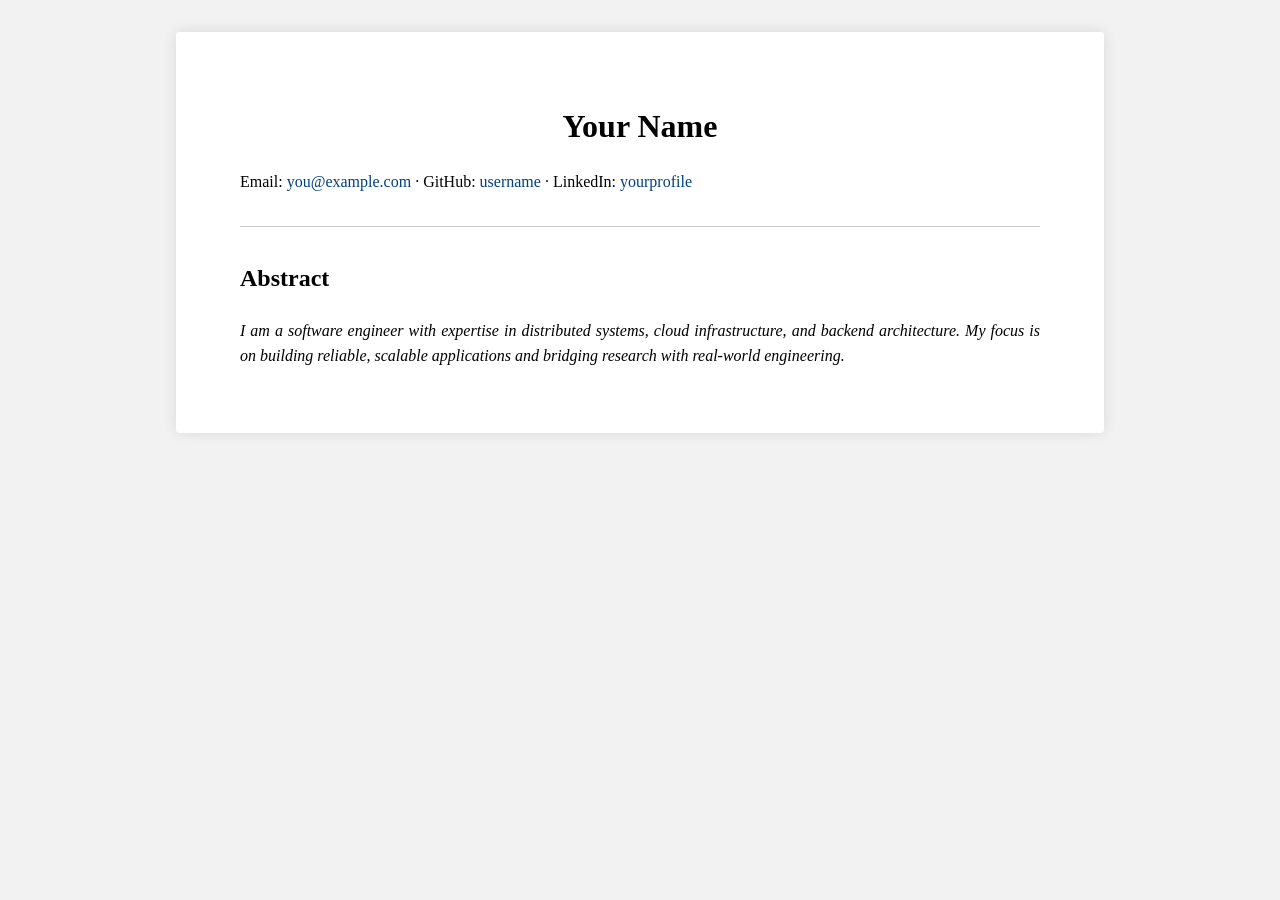
==== index.html @ b4eb6385 "initial commit" ====
<!DOCTYPE html>
<html lang="en">
<head>
  <meta charset="UTF-8">
  <title>Your Name — Homepage</title>
  <style>
    body {
      background: #f2f2f2;
      font-family: 'Merriweather', serif;
      line-height: 1.6;
      margin: 0;
      padding: 2rem;
    }

    .paper {
      max-width: 800px;
      margin: auto;
      background: #fff;
      padding: 3rem 4rem;
      box-shadow: 0 0 15px rgba(0,0,0,0.1);
      border-radius: 4px;
    }

    h1 {
      text-align: center;
      font-family: 'EB Garamond', serif;
      margin-bottom: 0.5rem;
    }

    .author {
      text-align: center;
      font-size: 1rem;
      margin-bottom: 2rem;
    }

    .author a {
      color: #004080;
      text-decoration: none;
    }

    h2 {
      font-family: 'EB Garamond', serif;
      margin-top: 2rem;
    }

    p {
      text-align: justify;
    }

    .abstract {
      font-style: italic;
      margin: 1rem 0;
    }

    hr {
      margin: 2rem 0;
      border: none;
      border-top: 1px solid #ccc;
    }
  </style>
</head>
<body>
  <div class="paper">
    <h1>Your Name</h1>
    <div class="author">
      <p>
        Email: <a href="mailto:you@example.com">you@example.com</a> ·  
        GitHub: <a href="https://github.com/username">username</a> ·  
        LinkedIn: <a href="https://linkedin.com/in/yourprofile">yourprofile</a>
      </p>
    </div>

    <hr>

    <h2>Abstract</h2>
    <p class="abstract">
      I am a software engineer with expertise in distributed systems, cloud
      infrastructure, and backend architecture. My focus is on building reliable,
      scalable applications and bridging research with real-world engineering.
    </p>
  </div>
</body>
</html>
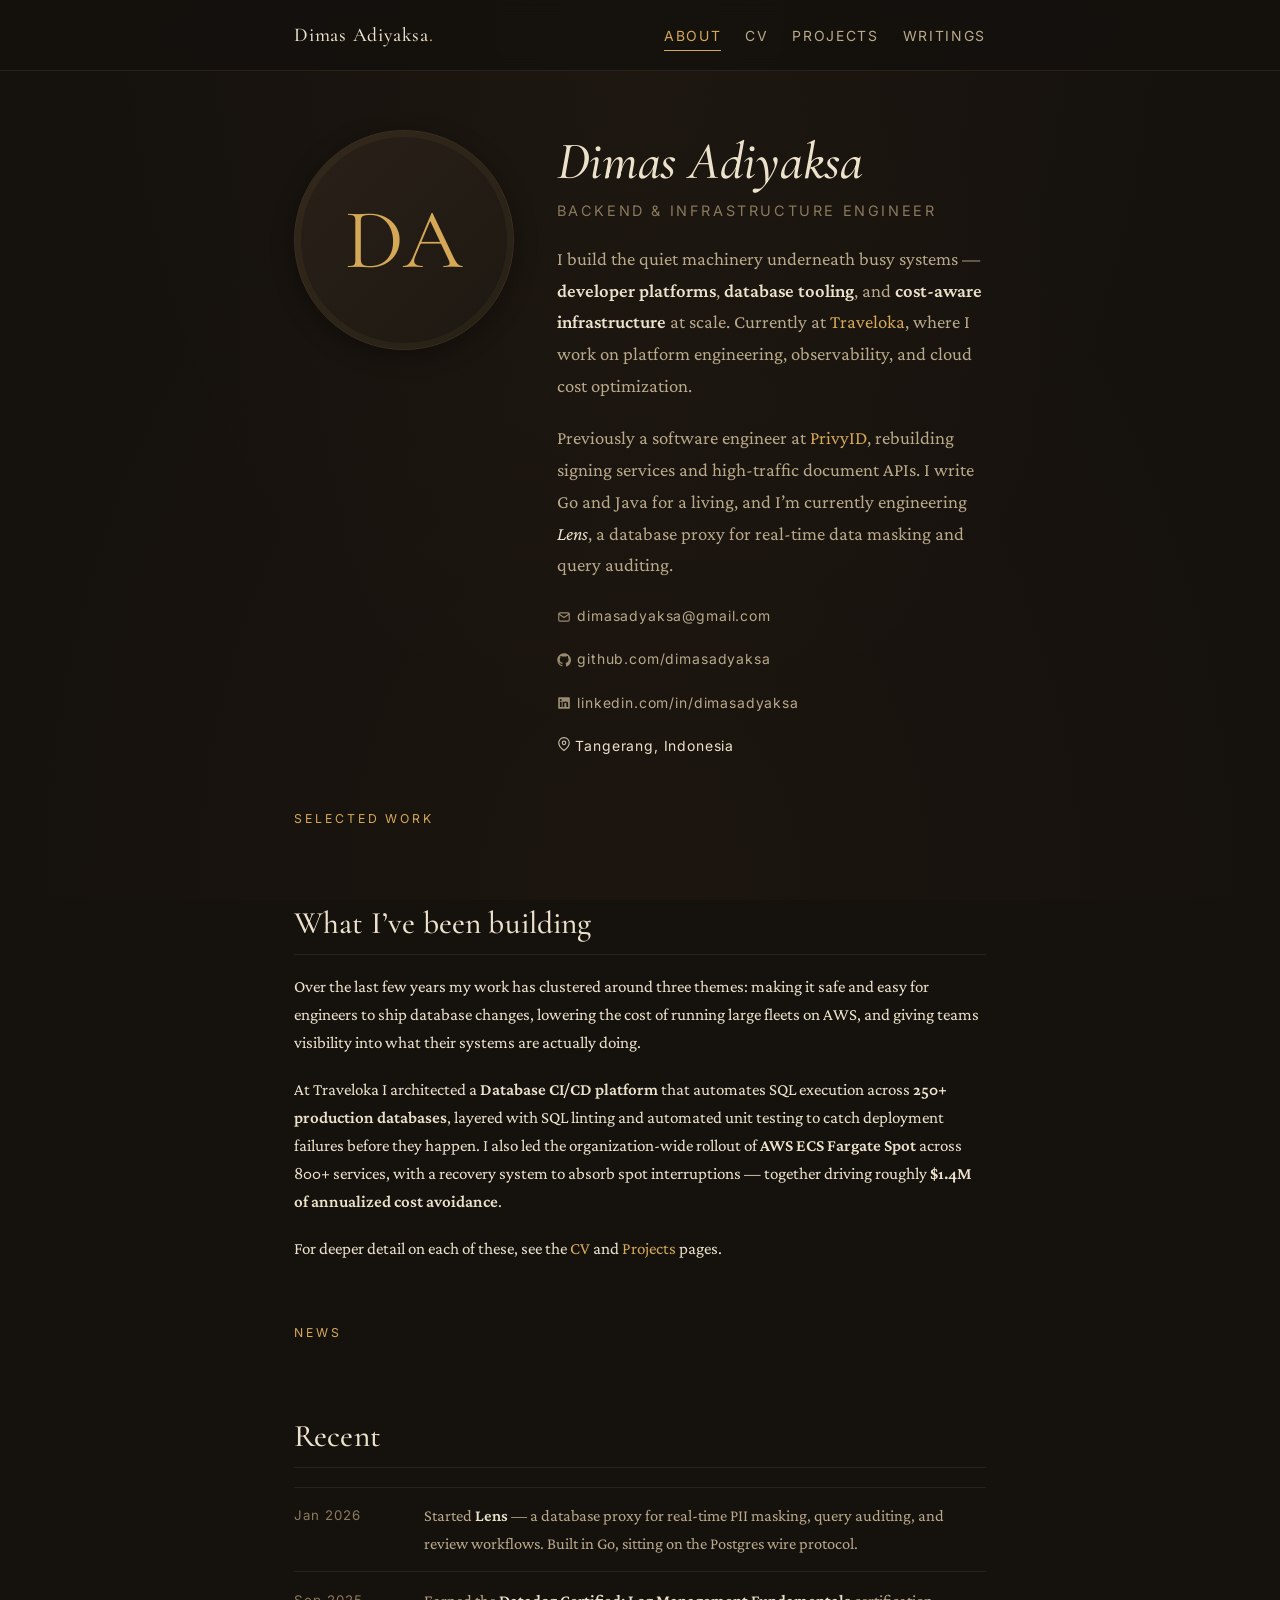
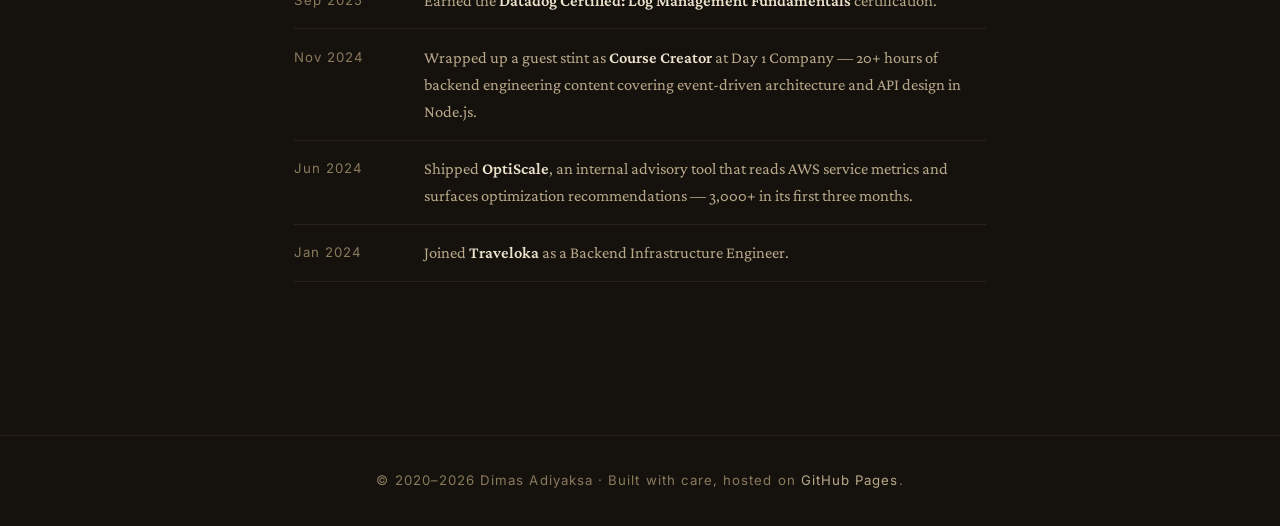
==== commit ab4ddf38: "init" ====
--- a/index.html
+++ b/index.html
@@ -1,84 +1,151 @@
 <!DOCTYPE html>
 <html lang="en">
 <head>
-  <meta charset="UTF-8">
-  <title>Your Name — Homepage</title>
-  <style>
-    body {
-      background: #f2f2f2;
-      font-family: 'Merriweather', serif;
-      line-height: 1.6;
-      margin: 0;
-      padding: 2rem;
-    }
+  <meta charset="UTF-8" />
+  <meta name="viewport" content="width=device-width, initial-scale=1.0" />
+  <title>Dimas Adiyaksa — Backend & Infrastructure Engineer</title>
+  <meta name="description" content="Personal site of Dimas Adiyaksa — backend & infrastructure engineer working on distributed systems, developer platforms, and database tooling." />
+  <meta name="author" content="Dimas Adiyaksa" />
 
-    .paper {
-      max-width: 800px;
-      margin: auto;
-      background: #fff;
-      padding: 3rem 4rem;
-      box-shadow: 0 0 15px rgba(0,0,0,0.1);
-      border-radius: 4px;
-    }
+  <!-- Open Graph -->
+  <meta property="og:title" content="Dimas Adiyaksa" />
+  <meta property="og:description" content="Backend & Infrastructure Engineer — distributed systems, developer platforms, database tooling." />
+  <meta property="og:type" content="website" />
 
-    h1 {
-      text-align: center;
-      font-family: 'EB Garamond', serif;
-      margin-bottom: 0.5rem;
-    }
+  <!-- Fonts -->
+  <link rel="preconnect" href="https://fonts.googleapis.com" />
+  <link rel="preconnect" href="https://fonts.gstatic.com" crossorigin />
+  <link href="https://fonts.googleapis.com/css2?family=Cormorant+Garamond:ital,wght@0,400;0,500;0,600;1,400;1,500&family=Crimson+Pro:ital,wght@0,400;0,500;0,600;1,400&family=Inter:wght@400;500;600&family=JetBrains+Mono:wght@400;500&display=swap" rel="stylesheet" />
 
-    .author {
-      text-align: center;
-      font-size: 1rem;
-      margin-bottom: 2rem;
-    }
-
-    .author a {
-      color: #004080;
-      text-decoration: none;
-    }
-
-    h2 {
-      font-family: 'EB Garamond', serif;
-      margin-top: 2rem;
-    }
-
-    p {
-      text-align: justify;
-    }
-
-    .abstract {
-      font-style: italic;
-      margin: 1rem 0;
-    }
-
-    hr {
-      margin: 2rem 0;
-      border: none;
-      border-top: 1px solid #ccc;
-    }
-  </style>
+  <link rel="stylesheet" href="assets/css/style.css" />
 </head>
 <body>
-  <div class="paper">
-    <h1>Your Name</h1>
-    <div class="author">
-      <p>
-        Email: <a href="mailto:you@example.com">you@example.com</a> ·  
-        GitHub: <a href="https://github.com/username">username</a> ·  
-        LinkedIn: <a href="https://linkedin.com/in/yourprofile">yourprofile</a>
+
+<header class="site-header">
+  <div class="site-header__inner">
+    <a class="site-header__brand" href="index.html">Dimas Adiyaksa<span class="dot">.</span></a>
+    <nav class="site-nav" aria-label="primary">
+      <a href="index.html" class="is-active">About</a>
+      <a href="cv.html">CV</a>
+      <a href="projects.html">Projects</a>
+      <a href="blog.html">Writings</a>
+    </nav>
+  </div>
+</header>
+
+<main>
+
+  <!-- Profile / hero -->
+  <section class="profile">
+    <div class="profile__avatar" aria-hidden="true">DA</div>
+    <div>
+      <h1 class="profile__name">Dimas Adiyaksa</h1>
+      <p class="profile__title">Backend &amp; Infrastructure Engineer</p>
+      <p class="profile__lede">
+        I build the quiet machinery underneath busy systems &mdash; <strong>developer platforms</strong>,
+        <strong>database tooling</strong>, and <strong>cost-aware infrastructure</strong> at scale.
+        Currently at <a href="https://www.traveloka.com" target="_blank" rel="noopener">Traveloka</a>,
+        where I work on platform engineering, observability, and cloud cost optimization.
       </p>
+
+      <p class="profile__lede">
+        Previously a software engineer at <a href="https://privy.id" target="_blank" rel="noopener">PrivyID</a>,
+        rebuilding signing services and high-traffic document APIs. I write Go and Java for a living,
+        and I&rsquo;m currently engineering <em>Lens</em>, a database proxy for real-time data masking
+        and query auditing.
+      </p>
+
+      <div class="profile__contacts">
+        <a href="mailto:dimasadyaksa@gmail.com">
+          <svg viewBox="0 0 24 24" fill="none" stroke="currentColor" stroke-width="2" stroke-linecap="round" stroke-linejoin="round"><rect x="3" y="5" width="18" height="14" rx="2"/><path d="m3 7 9 6 9-6"/></svg>
+          dimasadyaksa@gmail.com
+        </a>
+        <a href="https://github.com/dimasadyaksa" target="_blank" rel="noopener">
+          <svg viewBox="0 0 24 24" fill="currentColor"><path d="M12 .5C5.6.5.5 5.6.5 12c0 5.1 3.3 9.4 7.9 10.9.6.1.8-.3.8-.6v-2c-3.2.7-3.9-1.5-3.9-1.5-.5-1.3-1.3-1.7-1.3-1.7-1.1-.7.1-.7.1-.7 1.2.1 1.8 1.2 1.8 1.2 1 1.8 2.7 1.3 3.4 1 .1-.8.4-1.3.7-1.6-2.6-.3-5.3-1.3-5.3-5.7 0-1.3.4-2.3 1.2-3.1-.1-.3-.5-1.5.1-3.1 0 0 1-.3 3.3 1.2.9-.3 2-.4 3-.4s2.1.1 3 .4c2.3-1.5 3.3-1.2 3.3-1.2.6 1.6.2 2.8.1 3.1.8.8 1.2 1.9 1.2 3.1 0 4.4-2.7 5.4-5.3 5.7.4.4.8 1.1.8 2.2v3.3c0 .3.2.7.8.6 4.6-1.5 7.9-5.8 7.9-10.9C23.5 5.6 18.4.5 12 .5z"/></svg>
+          github.com/dimasadyaksa
+        </a>
+        <a href="https://linkedin.com/in/dimasadyaksa" target="_blank" rel="noopener">
+          <svg viewBox="0 0 24 24" fill="currentColor"><path d="M20.5 2h-17A1.5 1.5 0 0 0 2 3.5v17A1.5 1.5 0 0 0 3.5 22h17a1.5 1.5 0 0 0 1.5-1.5v-17A1.5 1.5 0 0 0 20.5 2zM8 19H5v-9h3v9zM6.5 8.7a1.7 1.7 0 1 1 0-3.4 1.7 1.7 0 0 1 0 3.4zM19 19h-3v-4.7c0-1.1 0-2.6-1.6-2.6S12.6 13 12.6 14.2V19h-3v-9h2.9v1.2h.1c.4-.8 1.4-1.6 2.9-1.6 3.1 0 3.6 2 3.6 4.7V19z"/></svg>
+          linkedin.com/in/dimasadyaksa
+        </a>
+        <span>
+          <svg viewBox="0 0 24 24" fill="none" stroke="currentColor" stroke-width="2" stroke-linecap="round" stroke-linejoin="round"><path d="M21 10c0 7-9 13-9 13s-9-6-9-13a9 9 0 0 1 18 0z"/><circle cx="12" cy="10" r="3"/></svg>
+          Tangerang, Indonesia
+        </span>
+      </div>
     </div>
+  </section>
 
-    <hr>
+  <!-- Selected work -->
+  <section class="section">
+    <p class="eyebrow">Selected work</p>
+    <h2>What I&rsquo;ve been building</h2>
+    <p>
+      Over the last few years my work has clustered around three themes: making it safe and easy
+      for engineers to ship database changes, lowering the cost of running large fleets on AWS,
+      and giving teams visibility into what their systems are actually doing.
+    </p>
+    <p>
+      At Traveloka I architected a <strong>Database CI/CD platform</strong> that automates SQL execution
+      across <strong>250+ production databases</strong>, layered with SQL linting and automated unit testing
+      to catch deployment failures before they happen. I also led the organization-wide rollout of
+      <strong>AWS ECS Fargate Spot</strong> across 800+ services, with a recovery system to absorb spot
+      interruptions &mdash; together driving roughly <strong>$1.4M of annualized cost avoidance</strong>.
+    </p>
+    <p>
+      For deeper detail on each of these, see the <a href="cv.html">CV</a> and
+      <a href="projects.html">Projects</a> pages.
+    </p>
+  </section>
 
-    <h2>Abstract</h2>
-    <p class="abstract">
-      I am a software engineer with expertise in distributed systems, cloud
-      infrastructure, and backend architecture. My focus is on building reliable,
-      scalable applications and bridging research with real-world engineering.
-    </p>
-  </div>
+  <!-- News -->
+  <section class="section">
+    <p class="eyebrow">News</p>
+    <h2>Recent</h2>
+    <ul class="news">
+      <li>
+        <time datetime="2026-01">Jan 2026</time>
+        <div class="news__body">
+          Started <strong>Lens</strong> &mdash; a database proxy for real-time PII masking,
+          query auditing, and review workflows. Built in Go, sitting on the Postgres wire protocol.
+        </div>
+      </li>
+      <li>
+        <time datetime="2025-09">Sep 2025</time>
+        <div class="news__body">
+          Earned the <strong>Datadog Certified: Log Management Fundamentals</strong> certification.
+        </div>
+      </li>
+      <li>
+        <time datetime="2024-11">Nov 2024</time>
+        <div class="news__body">
+          Wrapped up a guest stint as <strong>Course Creator</strong> at Day 1 Company &mdash;
+          20+ hours of backend engineering content covering event-driven architecture and
+          API design in Node.js.
+        </div>
+      </li>
+      <li>
+        <time datetime="2024-06">Jun 2024</time>
+        <div class="news__body">
+          Shipped <strong>OptiScale</strong>, an internal advisory tool that reads AWS service metrics
+          and surfaces optimization recommendations &mdash; 3,000+ in its first three months.
+        </div>
+      </li>
+      <li>
+        <time datetime="2024-01">Jan 2024</time>
+        <div class="news__body">
+          Joined <strong>Traveloka</strong> as a Backend Infrastructure Engineer.
+        </div>
+      </li>
+    </ul>
+  </section>
+
+</main>
+
+<footer class="site-footer">
+  &copy; 2020&ndash;2026 Dimas Adiyaksa &middot;
+  Built with care, hosted on <a href="https://pages.github.com/" target="_blank" rel="noopener">GitHub Pages</a>.
+</footer>
+
 </body>
 </html>
-
--- a/assets/css/style.css
+++ b/assets/css/style.css
@@ -0,0 +1,517 @@
+/* ============================================================
+   Dimas Adiyaksa — personal site
+   Dark academia palette, al-folio inspired layout
+   ============================================================ */
+
+:root {
+  /* Palette — dark academia */
+  --bg:            #15110d;   /* deepest base */
+  --bg-elev:       #1d1812;   /* card / elevated surface */
+  --bg-soft:       #241d16;   /* subtle stripe / blockquote */
+  --border:        #3a2e23;   /* hairline divider */
+  --border-soft:   #2a2118;
+  --ink:           #ece2cc;   /* primary text — parchment */
+  --ink-muted:     #b9a98a;   /* secondary text */
+  --ink-faint:     #8a7a5d;   /* metadata, dates */
+  --accent:        #d4a857;   /* warm gold/brass */
+  --accent-soft:   #b08940;
+  --accent-fade:   rgba(212, 168, 87, 0.12);
+  --danger:        #c97a5a;
+
+  /* Typography */
+  --font-serif: 'Cormorant Garamond', 'EB Garamond', 'Times New Roman', Georgia, serif;
+  --font-body:  'Crimson Pro', 'EB Garamond', Georgia, 'Times New Roman', serif;
+  --font-sans:  'Inter', -apple-system, BlinkMacSystemFont, 'Helvetica Neue', sans-serif;
+  --font-mono:  'JetBrains Mono', 'Source Code Pro', Menlo, Consolas, monospace;
+
+  /* Spacing & layout */
+  --column:       760px;
+  --gutter:       2rem;
+  --radius:       2px;
+}
+
+/* Reset ------------------------------------------------------ */
+*, *::before, *::after { box-sizing: border-box; }
+html, body { margin: 0; padding: 0; }
+img { max-width: 100%; display: block; }
+a { color: var(--accent); text-decoration: none; border-bottom: 1px solid transparent; transition: border-color .15s ease, color .15s ease; }
+a:hover { color: var(--accent); border-bottom-color: var(--accent); }
+
+/* Page ------------------------------------------------------- */
+html {
+  font-size: 17px;
+  scroll-behavior: smooth;
+  background-color: var(--bg);
+}
+body {
+  font-family: var(--font-body);
+  font-weight: 400;
+  line-height: 1.65;
+  color: var(--ink);
+  background: var(--bg);
+  background-image:
+    radial-gradient(ellipse at top, rgba(212, 168, 87, 0.04), transparent 60%),
+    radial-gradient(ellipse at bottom, rgba(60, 40, 25, 0.18), transparent 70%);
+  background-attachment: fixed;
+  min-height: 100vh;
+  -webkit-font-smoothing: antialiased;
+  -moz-osx-font-smoothing: grayscale;
+  font-feature-settings: "kern", "liga", "onum";
+}
+
+/* Typography ------------------------------------------------- */
+h1, h2, h3, h4, h5, h6 {
+  font-family: var(--font-serif);
+  font-weight: 500;
+  color: var(--ink);
+  line-height: 1.2;
+  margin: 0 0 0.6em;
+  letter-spacing: 0.005em;
+}
+h1 { font-size: 2.8rem; font-weight: 500; letter-spacing: -0.005em; }
+h2 { font-size: 1.85rem; margin-top: 2.4em; padding-bottom: 0.35em; border-bottom: 1px solid var(--border-soft); }
+h3 { font-size: 1.35rem; margin-top: 1.8em; color: var(--ink); }
+h4 { font-size: 1.1rem; color: var(--ink-muted); font-style: italic; }
+
+p { margin: 0 0 1.1em; }
+em, i { font-style: italic; color: var(--ink); }
+strong, b { font-weight: 600; color: var(--ink); }
+
+small, .meta { color: var(--ink-faint); font-size: 0.88rem; letter-spacing: 0.02em; }
+
+blockquote {
+  margin: 1.5em 0;
+  padding: 0.5em 1.4em;
+  border-left: 2px solid var(--accent-soft);
+  color: var(--ink-muted);
+  font-style: italic;
+  background: var(--bg-soft);
+}
+
+code {
+  font-family: var(--font-mono);
+  font-size: 0.85em;
+  background: var(--bg-soft);
+  border: 1px solid var(--border-soft);
+  padding: 0.05em 0.4em;
+  border-radius: var(--radius);
+  color: var(--ink);
+}
+pre {
+  font-family: var(--font-mono);
+  background: var(--bg-elev);
+  border: 1px solid var(--border-soft);
+  border-radius: var(--radius);
+  padding: 1em 1.2em;
+  overflow-x: auto;
+  font-size: 0.85rem;
+  line-height: 1.6;
+}
+pre code { background: transparent; border: 0; padding: 0; font-size: inherit; }
+
+hr {
+  border: 0;
+  border-top: 1px solid var(--border-soft);
+  margin: 2.5em 0;
+}
+
+/* Header / Site nav ------------------------------------------ */
+.site-header {
+  border-bottom: 1px solid var(--border-soft);
+  background: rgba(21, 17, 13, 0.85);
+  backdrop-filter: blur(8px);
+  position: sticky;
+  top: 0;
+  z-index: 10;
+}
+.site-header__inner {
+  max-width: var(--column);
+  margin: 0 auto;
+  padding: 1.1rem var(--gutter);
+  display: flex;
+  align-items: baseline;
+  justify-content: space-between;
+  gap: 1.5rem;
+}
+.site-header__brand {
+  font-family: var(--font-serif);
+  font-size: 1.15rem;
+  font-weight: 500;
+  letter-spacing: 0.04em;
+  color: var(--ink);
+  border-bottom: 0;
+}
+.site-header__brand:hover { color: var(--accent); border-bottom: 0; }
+.site-header__brand .dot { color: var(--accent); }
+
+.site-nav {
+  display: flex;
+  gap: 1.4rem;
+  font-family: var(--font-sans);
+  font-size: 0.82rem;
+  letter-spacing: 0.12em;
+  text-transform: uppercase;
+}
+.site-nav a {
+  color: var(--ink-muted);
+  border-bottom: 0;
+  padding-bottom: 2px;
+}
+.site-nav a:hover,
+.site-nav a.is-active {
+  color: var(--accent);
+  border-bottom: 1px solid var(--accent);
+}
+
+/* Main column ------------------------------------------------ */
+main {
+  max-width: var(--column);
+  margin: 0 auto;
+  padding: 3.5rem var(--gutter) 5rem;
+}
+
+/* Hero / profile header (about page) -------------------------- */
+.profile {
+  display: grid;
+  grid-template-columns: 220px 1fr;
+  gap: 2.5rem;
+  align-items: start;
+  margin-bottom: 3rem;
+}
+.profile__avatar {
+  width: 220px;
+  height: 220px;
+  border-radius: 50%;
+  border: 1px solid var(--border);
+  background: linear-gradient(135deg, #2a2118, #1d1812);
+  display: flex;
+  align-items: center;
+  justify-content: center;
+  font-family: var(--font-serif);
+  font-size: 5rem;
+  color: var(--accent);
+  box-shadow: 0 6px 22px rgba(0,0,0,0.35), inset 0 0 0 6px rgba(212, 168, 87, 0.05);
+}
+.profile__name {
+  font-size: 3.1rem;
+  margin: 0 0 0.1em;
+  letter-spacing: -0.005em;
+  font-style: italic;
+  font-weight: 500;
+}
+.profile__title {
+  font-family: var(--font-sans);
+  font-size: 0.85rem;
+  letter-spacing: 0.18em;
+  text-transform: uppercase;
+  color: var(--ink-faint);
+  margin-bottom: 1.2rem;
+}
+.profile__lede {
+  font-size: 1.1rem;
+  color: var(--ink-muted);
+  line-height: 1.7;
+}
+.profile__lede strong { color: var(--ink); }
+
+.profile__contacts {
+  margin-top: 1.4rem;
+  display: flex;
+  flex-wrap: wrap;
+  gap: 1.2rem;
+  font-family: var(--font-sans);
+  font-size: 0.82rem;
+  letter-spacing: 0.06em;
+}
+.profile__contacts a {
+  color: var(--ink-muted);
+  border-bottom: 0;
+  display: inline-flex;
+  align-items: center;
+  gap: 0.4rem;
+}
+.profile__contacts a:hover { color: var(--accent); }
+.profile__contacts svg { width: 14px; height: 14px; opacity: 0.8; }
+
+/* Section helpers -------------------------------------------- */
+.section + .section { margin-top: 3.5rem; }
+.eyebrow {
+  font-family: var(--font-sans);
+  font-size: 0.72rem;
+  letter-spacing: 0.24em;
+  text-transform: uppercase;
+  color: var(--accent);
+  margin-bottom: 0.5rem;
+}
+
+/* News list (academic page convention) ----------------------- */
+.news {
+  list-style: none;
+  padding: 0;
+  margin: 0;
+  border-top: 1px solid var(--border-soft);
+}
+.news li {
+  display: grid;
+  grid-template-columns: 110px 1fr;
+  gap: 1.2rem;
+  padding: 0.85rem 0;
+  border-bottom: 1px solid var(--border-soft);
+  font-size: 0.97rem;
+}
+.news li time {
+  font-family: var(--font-sans);
+  font-size: 0.78rem;
+  letter-spacing: 0.08em;
+  color: var(--ink-faint);
+  padding-top: 0.18rem;
+}
+.news li .news__body { color: var(--ink-muted); }
+.news li .news__body strong { color: var(--ink); }
+
+/* CV / Experience timeline ----------------------------------- */
+.cv-entry {
+  padding: 1.6rem 0;
+  border-bottom: 1px solid var(--border-soft);
+}
+.cv-entry:last-child { border-bottom: 0; }
+.cv-entry__head {
+  display: flex;
+  flex-wrap: wrap;
+  align-items: baseline;
+  justify-content: space-between;
+  gap: 0.5rem 1rem;
+  margin-bottom: 0.2rem;
+}
+.cv-entry__org {
+  font-family: var(--font-serif);
+  font-size: 1.4rem;
+  font-weight: 500;
+  color: var(--ink);
+}
+.cv-entry__when {
+  font-family: var(--font-sans);
+  font-size: 0.78rem;
+  letter-spacing: 0.1em;
+  color: var(--ink-faint);
+  text-transform: uppercase;
+  white-space: nowrap;
+}
+.cv-entry__role {
+  font-style: italic;
+  color: var(--accent);
+  font-size: 1.05rem;
+  margin-bottom: 0.4rem;
+}
+.cv-entry__where {
+  font-family: var(--font-sans);
+  font-size: 0.8rem;
+  color: var(--ink-faint);
+  letter-spacing: 0.04em;
+  margin-bottom: 0.9rem;
+}
+.cv-entry__group {
+  margin-top: 1.1rem;
+}
+.cv-entry__group-title {
+  font-family: var(--font-sans);
+  font-size: 0.75rem;
+  letter-spacing: 0.18em;
+  text-transform: uppercase;
+  color: var(--accent-soft);
+  margin: 0 0 0.45rem;
+}
+.cv-entry ul {
+  margin: 0 0 0.6rem;
+  padding-left: 1.15rem;
+  color: var(--ink-muted);
+}
+.cv-entry ul li { margin-bottom: 0.35rem; }
+.cv-entry ul li strong { color: var(--ink); }
+
+/* Skill list (CV) -------------------------------------------- */
+.skill-grid {
+  display: grid;
+  grid-template-columns: 160px 1fr;
+  gap: 0.5rem 1.5rem;
+  font-size: 0.96rem;
+}
+.skill-grid dt {
+  font-family: var(--font-sans);
+  font-size: 0.78rem;
+  letter-spacing: 0.12em;
+  text-transform: uppercase;
+  color: var(--ink-faint);
+  padding-top: 0.25rem;
+}
+.skill-grid dd {
+  margin: 0;
+  color: var(--ink-muted);
+}
+
+/* Projects --------------------------------------------------- */
+.project {
+  padding: 1.8rem 0;
+  border-bottom: 1px solid var(--border-soft);
+}
+.project:last-child { border-bottom: 0; }
+.project__head {
+  display: flex;
+  flex-wrap: wrap;
+  justify-content: space-between;
+  align-items: baseline;
+  gap: 0.5rem 1rem;
+  margin-bottom: 0.4rem;
+}
+.project__name {
+  font-family: var(--font-serif);
+  font-size: 1.55rem;
+  font-weight: 500;
+  margin: 0;
+}
+.project__name a { color: var(--ink); border-bottom: 0; }
+.project__name a:hover { color: var(--accent); }
+.project__year {
+  font-family: var(--font-sans);
+  font-size: 0.78rem;
+  letter-spacing: 0.12em;
+  color: var(--ink-faint);
+}
+.project__stack {
+  font-style: italic;
+  color: var(--accent);
+  font-size: 0.95rem;
+  margin-bottom: 0.7rem;
+}
+.project__desc {
+  color: var(--ink-muted);
+  margin-bottom: 0.8rem;
+}
+.project__links {
+  font-family: var(--font-sans);
+  font-size: 0.82rem;
+  letter-spacing: 0.05em;
+  display: flex;
+  gap: 1rem;
+  flex-wrap: wrap;
+}
+.project__badge {
+  display: inline-block;
+  font-family: var(--font-sans);
+  font-size: 0.7rem;
+  letter-spacing: 0.16em;
+  text-transform: uppercase;
+  background: var(--accent-fade);
+  color: var(--accent);
+  padding: 0.2em 0.7em;
+  border-radius: 999px;
+  margin-left: 0.5rem;
+  vertical-align: middle;
+}
+
+/* Blog index -------------------------------------------------- */
+.posts {
+  list-style: none;
+  padding: 0;
+  margin: 2rem 0 0;
+}
+.posts li {
+  display: grid;
+  grid-template-columns: 130px 1fr;
+  gap: 1.5rem;
+  padding: 1.1rem 0;
+  border-bottom: 1px solid var(--border-soft);
+}
+.posts li time {
+  font-family: var(--font-sans);
+  font-size: 0.78rem;
+  letter-spacing: 0.1em;
+  color: var(--ink-faint);
+  padding-top: 0.35rem;
+}
+.posts li h3 { margin: 0 0 0.25rem; font-size: 1.25rem; }
+.posts li h3 a { color: var(--ink); border-bottom: 0; }
+.posts li h3 a:hover { color: var(--accent); }
+.posts li p {
+  margin: 0;
+  color: var(--ink-muted);
+  font-size: 0.96rem;
+}
+
+/* Article (blog post) ---------------------------------------- */
+.article-head {
+  margin-bottom: 2.5rem;
+  padding-bottom: 1.4rem;
+  border-bottom: 1px solid var(--border-soft);
+}
+.article-head h1 {
+  font-style: italic;
+  margin-bottom: 0.6rem;
+}
+.article-meta {
+  font-family: var(--font-sans);
+  font-size: 0.78rem;
+  letter-spacing: 0.12em;
+  color: var(--ink-faint);
+  text-transform: uppercase;
+}
+.article-meta span + span::before {
+  content: " · ";
+  margin: 0 0.3em;
+}
+.article p { font-size: 1.05rem; }
+.article a { border-bottom: 1px solid var(--accent-fade); }
+
+/* Footer ----------------------------------------------------- */
+.site-footer {
+  border-top: 1px solid var(--border-soft);
+  margin-top: 4rem;
+  padding: 2rem var(--gutter);
+  text-align: center;
+  color: var(--ink-faint);
+  font-family: var(--font-sans);
+  font-size: 0.78rem;
+  letter-spacing: 0.08em;
+}
+.site-footer a { color: var(--ink-muted); border-bottom: 0; }
+.site-footer a:hover { color: var(--accent); }
+
+/* Responsive ------------------------------------------------- */
+@media (max-width: 720px) {
+  html { font-size: 16px; }
+  main { padding: 2rem 1.2rem 3.5rem; }
+  .profile {
+    grid-template-columns: 1fr;
+    gap: 1.5rem;
+    text-align: center;
+  }
+  .profile__avatar {
+    margin: 0 auto;
+    width: 160px; height: 160px;
+    font-size: 3.6rem;
+  }
+  .profile__name { font-size: 2.4rem; }
+  .profile__contacts { justify-content: center; }
+  .news li, .posts li {
+    grid-template-columns: 1fr;
+    gap: 0.2rem;
+  }
+  .site-header__inner {
+    flex-direction: column;
+    align-items: flex-start;
+    gap: 0.7rem;
+  }
+  .site-nav { gap: 1rem; }
+  .skill-grid { grid-template-columns: 1fr; }
+  .skill-grid dt { padding-top: 0.6rem; }
+}
+
+/* Print-friendly --------------------------------------------- */
+@media print {
+  body { background: #fff; color: #111; }
+  .site-header, .site-footer { display: none; }
+  a { color: #111; border-bottom: 0; }
+}
+
+/* Selection -------------------------------------------------- */
+::selection { background: var(--accent); color: #1a130a; }
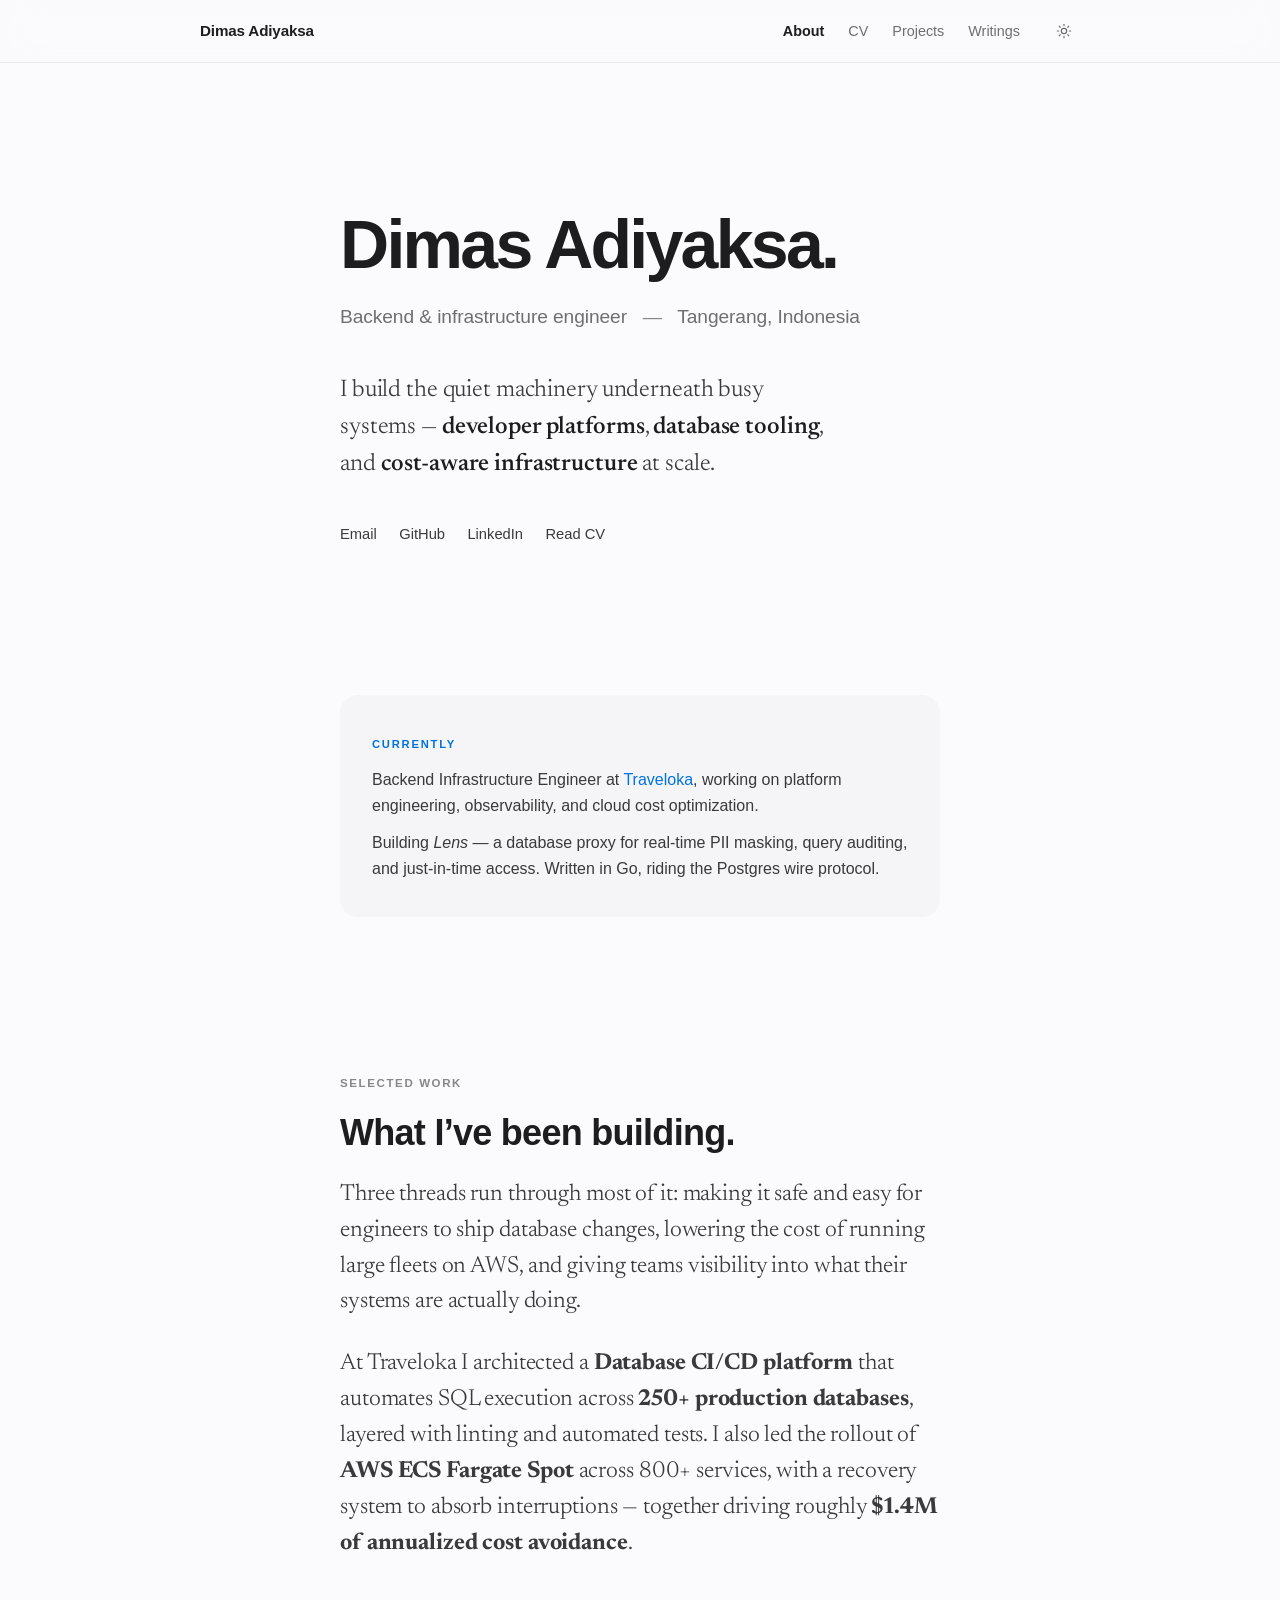
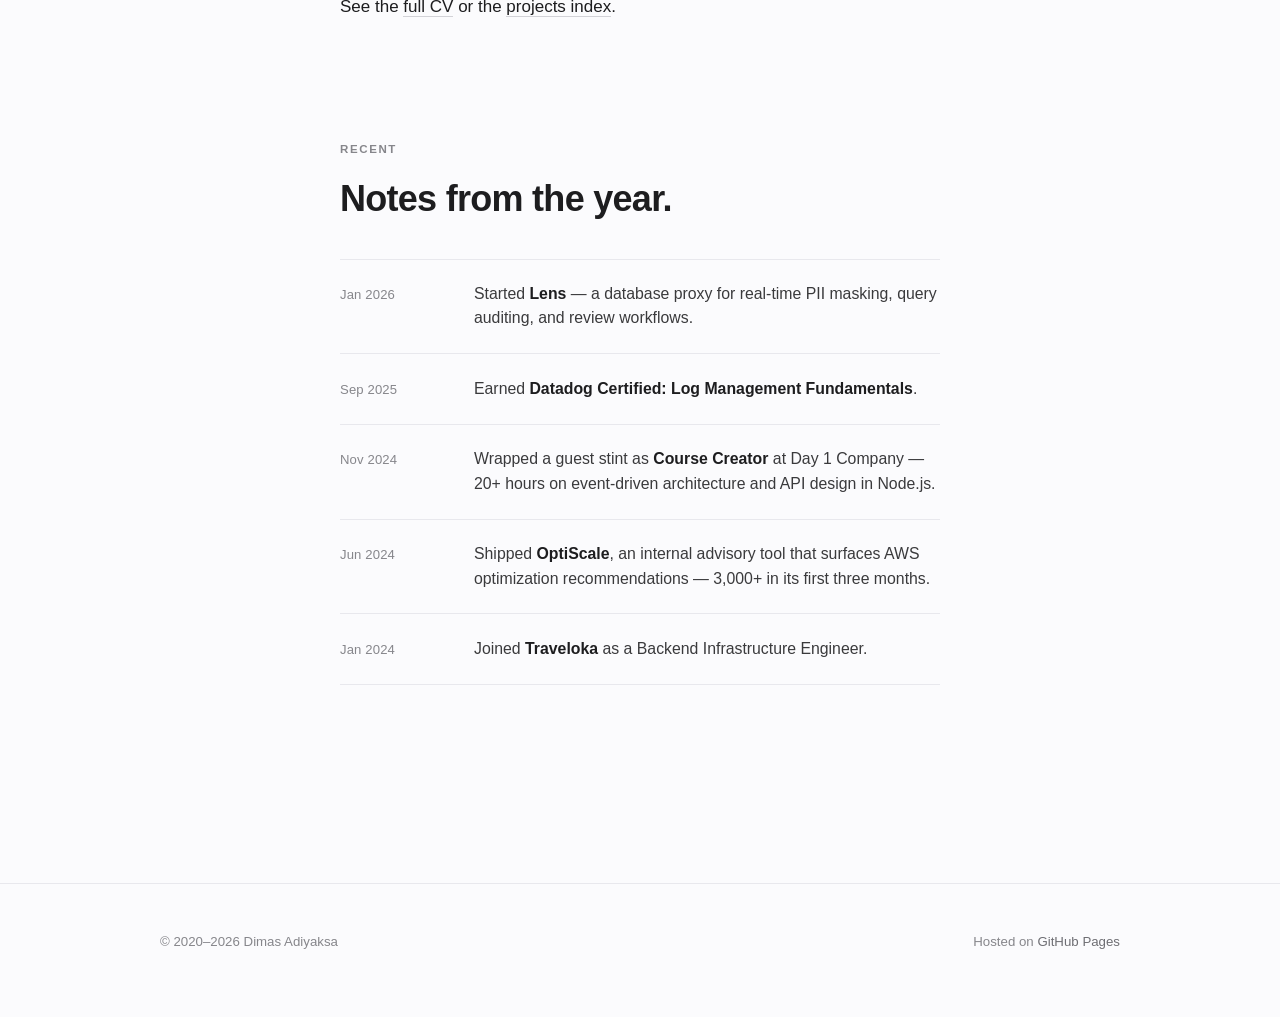
==== commit e136d3b9: "Redesign: minimalist Apple-journal aesthetic" ====
--- a/index.html
+++ b/index.html
@@ -3,149 +3,161 @@
 <head>
   <meta charset="UTF-8" />
   <meta name="viewport" content="width=device-width, initial-scale=1.0" />
-  <title>Dimas Adiyaksa — Backend & Infrastructure Engineer</title>
-  <meta name="description" content="Personal site of Dimas Adiyaksa — backend & infrastructure engineer working on distributed systems, developer platforms, and database tooling." />
+  <meta name="theme-color" content="#fbfbfd" media="(prefers-color-scheme: light)" />
+  <meta name="theme-color" content="#000000" media="(prefers-color-scheme: dark)" />
+
+  <title>Dimas Adiyaksa</title>
+  <meta name="description" content="Backend & infrastructure engineer working on distributed systems, developer platforms, and database tooling — based in Tangerang, Indonesia." />
   <meta name="author" content="Dimas Adiyaksa" />
 
-  <!-- Open Graph -->
   <meta property="og:title" content="Dimas Adiyaksa" />
-  <meta property="og:description" content="Backend & Infrastructure Engineer — distributed systems, developer platforms, database tooling." />
+  <meta property="og:description" content="Backend & infrastructure engineer — distributed systems, developer platforms, database tooling." />
   <meta property="og:type" content="website" />
+  <meta name="twitter:card" content="summary" />
 
-  <!-- Fonts -->
   <link rel="preconnect" href="https://fonts.googleapis.com" />
   <link rel="preconnect" href="https://fonts.gstatic.com" crossorigin />
-  <link href="https://fonts.googleapis.com/css2?family=Cormorant+Garamond:ital,wght@0,400;0,500;0,600;1,400;1,500&family=Crimson+Pro:ital,wght@0,400;0,500;0,600;1,400&family=Inter:wght@400;500;600&family=JetBrains+Mono:wght@400;500&display=swap" rel="stylesheet" />
+  <link href="https://fonts.googleapis.com/css2?family=Newsreader:opsz,wght,ital@6..72,300..600,0;6..72,300..600,1&display=swap" rel="stylesheet" />
 
   <link rel="stylesheet" href="assets/css/style.css" />
 </head>
 <body>
 
-<header class="site-header">
-  <div class="site-header__inner">
-    <a class="site-header__brand" href="index.html">Dimas Adiyaksa<span class="dot">.</span></a>
-    <nav class="site-nav" aria-label="primary">
+<header class="nav">
+  <div class="nav__inner">
+    <a class="nav__brand" href="index.html">Dimas Adiyaksa</a>
+    <div class="nav__links">
       <a href="index.html" class="is-active">About</a>
       <a href="cv.html">CV</a>
       <a href="projects.html">Projects</a>
       <a href="blog.html">Writings</a>
-    </nav>
+      <button class="theme-toggle" aria-label="Toggle theme">
+        <svg class="sun"  viewBox="0 0 24 24" fill="none" stroke="currentColor" stroke-width="1.8" stroke-linecap="round" stroke-linejoin="round"><circle cx="12" cy="12" r="4"/><path d="M12 2v2M12 20v2M4.93 4.93l1.41 1.41M17.66 17.66l1.41 1.41M2 12h2M20 12h2M4.93 19.07l1.41-1.41M17.66 6.34l1.41-1.41"/></svg>
+        <svg class="moon" viewBox="0 0 24 24" fill="none" stroke="currentColor" stroke-width="1.8" stroke-linecap="round" stroke-linejoin="round"><path d="M21 12.79A9 9 0 1 1 11.21 3 7 7 0 0 0 21 12.79z"/></svg>
+      </button>
+    </div>
   </div>
 </header>
 
 <main>
 
-  <!-- Profile / hero -->
-  <section class="profile">
-    <div class="profile__avatar" aria-hidden="true">DA</div>
-    <div>
-      <h1 class="profile__name">Dimas Adiyaksa</h1>
-      <p class="profile__title">Backend &amp; Infrastructure Engineer</p>
-      <p class="profile__lede">
-        I build the quiet machinery underneath busy systems &mdash; <strong>developer platforms</strong>,
-        <strong>database tooling</strong>, and <strong>cost-aware infrastructure</strong> at scale.
-        Currently at <a href="https://www.traveloka.com" target="_blank" rel="noopener">Traveloka</a>,
-        where I work on platform engineering, observability, and cloud cost optimization.
+  <!-- Hero -->
+  <section class="hero">
+    <div class="wrap">
+      <h1 class="hero__name">Dimas Adiyaksa.</h1>
+      <p class="hero__role">
+        Backend &amp; infrastructure engineer
+        <span class="sep">—</span>
+        Tangerang, Indonesia
       </p>
+      <p class="hero__lede">
+        I build the quiet machinery underneath busy systems &mdash;
+        <strong>developer platforms</strong>, <strong>database tooling</strong>,
+        and <strong>cost-aware infrastructure</strong> at scale.
+      </p>
+      <div class="hero__contacts">
+        <a href="mailto:dimasadyaksa@gmail.com">Email</a>
+        <a href="https://github.com/dimasadyaksa" target="_blank" rel="noopener">GitHub</a>
+        <a href="https://linkedin.com/in/dimasadyaksa" target="_blank" rel="noopener">LinkedIn</a>
+        <a href="cv.html">Read CV</a>
+      </div>
+    </div>
+  </section>
 
-      <p class="profile__lede">
-        Previously a software engineer at <a href="https://privy.id" target="_blank" rel="noopener">PrivyID</a>,
-        rebuilding signing services and high-traffic document APIs. I write Go and Java for a living,
-        and I&rsquo;m currently engineering <em>Lens</em>, a database proxy for real-time data masking
-        and query auditing.
-      </p>
-
-      <div class="profile__contacts">
-        <a href="mailto:dimasadyaksa@gmail.com">
-          <svg viewBox="0 0 24 24" fill="none" stroke="currentColor" stroke-width="2" stroke-linecap="round" stroke-linejoin="round"><rect x="3" y="5" width="18" height="14" rx="2"/><path d="m3 7 9 6 9-6"/></svg>
-          dimasadyaksa@gmail.com
-        </a>
-        <a href="https://github.com/dimasadyaksa" target="_blank" rel="noopener">
-          <svg viewBox="0 0 24 24" fill="currentColor"><path d="M12 .5C5.6.5.5 5.6.5 12c0 5.1 3.3 9.4 7.9 10.9.6.1.8-.3.8-.6v-2c-3.2.7-3.9-1.5-3.9-1.5-.5-1.3-1.3-1.7-1.3-1.7-1.1-.7.1-.7.1-.7 1.2.1 1.8 1.2 1.8 1.2 1 1.8 2.7 1.3 3.4 1 .1-.8.4-1.3.7-1.6-2.6-.3-5.3-1.3-5.3-5.7 0-1.3.4-2.3 1.2-3.1-.1-.3-.5-1.5.1-3.1 0 0 1-.3 3.3 1.2.9-.3 2-.4 3-.4s2.1.1 3 .4c2.3-1.5 3.3-1.2 3.3-1.2.6 1.6.2 2.8.1 3.1.8.8 1.2 1.9 1.2 3.1 0 4.4-2.7 5.4-5.3 5.7.4.4.8 1.1.8 2.2v3.3c0 .3.2.7.8.6 4.6-1.5 7.9-5.8 7.9-10.9C23.5 5.6 18.4.5 12 .5z"/></svg>
-          github.com/dimasadyaksa
-        </a>
-        <a href="https://linkedin.com/in/dimasadyaksa" target="_blank" rel="noopener">
-          <svg viewBox="0 0 24 24" fill="currentColor"><path d="M20.5 2h-17A1.5 1.5 0 0 0 2 3.5v17A1.5 1.5 0 0 0 3.5 22h17a1.5 1.5 0 0 0 1.5-1.5v-17A1.5 1.5 0 0 0 20.5 2zM8 19H5v-9h3v9zM6.5 8.7a1.7 1.7 0 1 1 0-3.4 1.7 1.7 0 0 1 0 3.4zM19 19h-3v-4.7c0-1.1 0-2.6-1.6-2.6S12.6 13 12.6 14.2V19h-3v-9h2.9v1.2h.1c.4-.8 1.4-1.6 2.9-1.6 3.1 0 3.6 2 3.6 4.7V19z"/></svg>
-          linkedin.com/in/dimasadyaksa
-        </a>
-        <span>
-          <svg viewBox="0 0 24 24" fill="none" stroke="currentColor" stroke-width="2" stroke-linecap="round" stroke-linejoin="round"><path d="M21 10c0 7-9 13-9 13s-9-6-9-13a9 9 0 0 1 18 0z"/><circle cx="12" cy="10" r="3"/></svg>
-          Tangerang, Indonesia
-        </span>
+  <!-- Now -->
+  <section class="section--tight">
+    <div class="wrap">
+      <div class="now">
+        <span class="now__label">Currently</span>
+        <p>
+          Backend Infrastructure Engineer at <a href="https://www.traveloka.com" target="_blank" rel="noopener">Traveloka</a>,
+          working on platform engineering, observability, and cloud cost optimization.
+        </p>
+        <p>
+          Building <em>Lens</em> &mdash; a database proxy for real-time PII masking,
+          query auditing, and just-in-time access. Written in Go, riding the Postgres
+          wire protocol.
+        </p>
       </div>
     </div>
   </section>
 
   <!-- Selected work -->
   <section class="section">
-    <p class="eyebrow">Selected work</p>
-    <h2>What I&rsquo;ve been building</h2>
-    <p>
-      Over the last few years my work has clustered around three themes: making it safe and easy
-      for engineers to ship database changes, lowering the cost of running large fleets on AWS,
-      and giving teams visibility into what their systems are actually doing.
-    </p>
-    <p>
-      At Traveloka I architected a <strong>Database CI/CD platform</strong> that automates SQL execution
-      across <strong>250+ production databases</strong>, layered with SQL linting and automated unit testing
-      to catch deployment failures before they happen. I also led the organization-wide rollout of
-      <strong>AWS ECS Fargate Spot</strong> across 800+ services, with a recovery system to absorb spot
-      interruptions &mdash; together driving roughly <strong>$1.4M of annualized cost avoidance</strong>.
-    </p>
-    <p>
-      For deeper detail on each of these, see the <a href="cv.html">CV</a> and
-      <a href="projects.html">Projects</a> pages.
-    </p>
+    <div class="wrap">
+      <p class="eyebrow">Selected work</p>
+      <h2>What I&rsquo;ve been building.</h2>
+      <p class="lead" style="margin-top: 1.5rem;">
+        Three threads run through most of it: making it safe and easy for engineers to ship
+        database changes, lowering the cost of running large fleets on AWS, and giving teams
+        visibility into what their systems are actually doing.
+      </p>
+      <p class="lead" style="margin-top: 1rem;">
+        At Traveloka I architected a <strong>Database CI/CD platform</strong> that automates SQL
+        execution across <strong>250+ production databases</strong>, layered with linting and
+        automated tests. I also led the rollout of <strong>AWS ECS Fargate Spot</strong> across
+        800+ services, with a recovery system to absorb interruptions &mdash; together driving
+        roughly <strong>$1.4M of annualized cost avoidance</strong>.
+      </p>
+      <p style="margin-top: 2rem;">
+        See the <a class="link-quiet" href="cv.html">full CV</a> or the
+        <a class="link-quiet" href="projects.html">projects index</a>.
+      </p>
+    </div>
   </section>
 
-  <!-- News -->
+  <!-- Notes / recent -->
   <section class="section">
-    <p class="eyebrow">News</p>
-    <h2>Recent</h2>
-    <ul class="news">
-      <li>
-        <time datetime="2026-01">Jan 2026</time>
-        <div class="news__body">
-          Started <strong>Lens</strong> &mdash; a database proxy for real-time PII masking,
-          query auditing, and review workflows. Built in Go, sitting on the Postgres wire protocol.
-        </div>
-      </li>
-      <li>
-        <time datetime="2025-09">Sep 2025</time>
-        <div class="news__body">
-          Earned the <strong>Datadog Certified: Log Management Fundamentals</strong> certification.
-        </div>
-      </li>
-      <li>
-        <time datetime="2024-11">Nov 2024</time>
-        <div class="news__body">
-          Wrapped up a guest stint as <strong>Course Creator</strong> at Day 1 Company &mdash;
-          20+ hours of backend engineering content covering event-driven architecture and
-          API design in Node.js.
-        </div>
-      </li>
-      <li>
-        <time datetime="2024-06">Jun 2024</time>
-        <div class="news__body">
-          Shipped <strong>OptiScale</strong>, an internal advisory tool that reads AWS service metrics
-          and surfaces optimization recommendations &mdash; 3,000+ in its first three months.
-        </div>
-      </li>
-      <li>
-        <time datetime="2024-01">Jan 2024</time>
-        <div class="news__body">
-          Joined <strong>Traveloka</strong> as a Backend Infrastructure Engineer.
-        </div>
-      </li>
-    </ul>
+    <div class="wrap">
+      <p class="eyebrow">Recent</p>
+      <h2>Notes from the year.</h2>
+      <ul class="notes" style="margin-top: 2.5rem;">
+        <li>
+          <time datetime="2026-01">Jan 2026</time>
+          <div class="notes__body">
+            Started <strong>Lens</strong> &mdash; a database proxy for real-time PII masking,
+            query auditing, and review workflows.
+          </div>
+        </li>
+        <li>
+          <time datetime="2025-09">Sep 2025</time>
+          <div class="notes__body">
+            Earned <strong>Datadog Certified: Log Management Fundamentals</strong>.
+          </div>
+        </li>
+        <li>
+          <time datetime="2024-11">Nov 2024</time>
+          <div class="notes__body">
+            Wrapped a guest stint as <strong>Course Creator</strong> at Day 1 Company &mdash;
+            20+ hours on event-driven architecture and API design in Node.js.
+          </div>
+        </li>
+        <li>
+          <time datetime="2024-06">Jun 2024</time>
+          <div class="notes__body">
+            Shipped <strong>OptiScale</strong>, an internal advisory tool that surfaces AWS
+            optimization recommendations &mdash; 3,000+ in its first three months.
+          </div>
+        </li>
+        <li>
+          <time datetime="2024-01">Jan 2024</time>
+          <div class="notes__body">
+            Joined <strong>Traveloka</strong> as a Backend Infrastructure Engineer.
+          </div>
+        </li>
+      </ul>
+    </div>
   </section>
 
 </main>
 
-<footer class="site-footer">
-  &copy; 2020&ndash;2026 Dimas Adiyaksa &middot;
-  Built with care, hosted on <a href="https://pages.github.com/" target="_blank" rel="noopener">GitHub Pages</a>.
+<footer class="footer">
+  <div class="footer__inner">
+    <span>&copy; 2020&ndash;2026 Dimas Adiyaksa</span>
+    <span>Hosted on <a href="https://pages.github.com/" target="_blank" rel="noopener">GitHub Pages</a></span>
+  </div>
 </footer>
 
+<script src="assets/js/main.js" defer></script>
 </body>
 </html>
--- a/assets/css/style.css
+++ b/assets/css/style.css
@@ -1,517 +1,606 @@
 /* ============================================================
    Dimas Adiyaksa — personal site
-   Dark academia palette, al-folio inspired layout
+   Minimalist · journal · Apple-inspired
    ============================================================ */
 
+/* --------------------------------------------------------------
+   Tokens
+   -------------------------------------------------------------- */
 :root {
-  /* Palette — dark academia */
-  --bg:            #15110d;   /* deepest base */
-  --bg-elev:       #1d1812;   /* card / elevated surface */
-  --bg-soft:       #241d16;   /* subtle stripe / blockquote */
-  --border:        #3a2e23;   /* hairline divider */
-  --border-soft:   #2a2118;
-  --ink:           #ece2cc;   /* primary text — parchment */
-  --ink-muted:     #b9a98a;   /* secondary text */
-  --ink-faint:     #8a7a5d;   /* metadata, dates */
-  --accent:        #d4a857;   /* warm gold/brass */
-  --accent-soft:   #b08940;
-  --accent-fade:   rgba(212, 168, 87, 0.12);
-  --danger:        #c97a5a;
-
-  /* Typography */
-  --font-serif: 'Cormorant Garamond', 'EB Garamond', 'Times New Roman', Georgia, serif;
-  --font-body:  'Crimson Pro', 'EB Garamond', Georgia, 'Times New Roman', serif;
-  --font-sans:  'Inter', -apple-system, BlinkMacSystemFont, 'Helvetica Neue', sans-serif;
-  --font-mono:  'JetBrains Mono', 'Source Code Pro', Menlo, Consolas, monospace;
-
-  /* Spacing & layout */
-  --column:       760px;
-  --gutter:       2rem;
-  --radius:       2px;
-}
-
-/* Reset ------------------------------------------------------ */
+  /* Light palette — Apple-leaning */
+  --bg:        #fbfbfd;
+  --bg-soft:   #f5f5f7;
+  --ink:       #1d1d1f;
+  --ink-2:     #3a3a3c;
+  --ink-3:     #6e6e73;
+  --ink-4:     #86868b;
+  --line:      #d2d2d7;
+  --line-soft: #e8e8ed;
+  --accent:    #0071e3;
+  --accent-2:  #0077ed;
+
+  /* Type */
+  --sans: -apple-system, BlinkMacSystemFont, "SF Pro Display", "SF Pro Text",
+          "Inter", "Helvetica Neue", Helvetica, Arial, system-ui, sans-serif;
+  --serif: "Newsreader", "Source Serif 4", "Iowan Old Style",
+           Charter, Georgia, "Times New Roman", serif;
+  --mono: ui-monospace, "SF Mono", "JetBrains Mono", Menlo, Consolas, monospace;
+
+  /* Rhythm */
+  --column:  680px;
+  --column-wide: 960px;
+  --gutter:  clamp(1.25rem, 4vw, 2.5rem);
+
+  /* Motion */
+  --ease: cubic-bezier(0.4, 0.0, 0.2, 1);
+}
+
+/* Dark mode — auto via system, with manual override */
+@media (prefers-color-scheme: dark) {
+  :root:not([data-theme="light"]) {
+    --bg:        #000000;
+    --bg-soft:   #161618;
+    --ink:       #f5f5f7;
+    --ink-2:     #d2d2d7;
+    --ink-3:     #a1a1a6;
+    --ink-4:     #6e6e73;
+    --line:      #2a2a2c;
+    --line-soft: #1c1c1e;
+    --accent:    #2997ff;
+    --accent-2:  #4aa9ff;
+  }
+}
+[data-theme="dark"] {
+  --bg:        #000000;
+  --bg-soft:   #161618;
+  --ink:       #f5f5f7;
+  --ink-2:     #d2d2d7;
+  --ink-3:     #a1a1a6;
+  --ink-4:     #6e6e73;
+  --line:      #2a2a2c;
+  --line-soft: #1c1c1e;
+  --accent:    #2997ff;
+  --accent-2:  #4aa9ff;
+}
+
+/* --------------------------------------------------------------
+   Reset & base
+   -------------------------------------------------------------- */
 *, *::before, *::after { box-sizing: border-box; }
 html, body { margin: 0; padding: 0; }
-img { max-width: 100%; display: block; }
-a { color: var(--accent); text-decoration: none; border-bottom: 1px solid transparent; transition: border-color .15s ease, color .15s ease; }
-a:hover { color: var(--accent); border-bottom-color: var(--accent); }
-
-/* Page ------------------------------------------------------- */
 html {
+  -webkit-text-size-adjust: 100%;
+  scroll-behavior: smooth;
+  text-rendering: optimizeLegibility;
+}
+@media (prefers-reduced-motion: reduce) {
+  html { scroll-behavior: auto; }
+  * { animation: none !important; transition: none !important; }
+}
+
+body {
+  background: var(--bg);
+  color: var(--ink);
+  font-family: var(--sans);
   font-size: 17px;
-  scroll-behavior: smooth;
-  background-color: var(--bg);
-}
-body {
-  font-family: var(--font-body);
+  line-height: 1.55;
   font-weight: 400;
-  line-height: 1.65;
-  color: var(--ink);
-  background: var(--bg);
-  background-image:
-    radial-gradient(ellipse at top, rgba(212, 168, 87, 0.04), transparent 60%),
-    radial-gradient(ellipse at bottom, rgba(60, 40, 25, 0.18), transparent 70%);
-  background-attachment: fixed;
-  min-height: 100vh;
   -webkit-font-smoothing: antialiased;
   -moz-osx-font-smoothing: grayscale;
-  font-feature-settings: "kern", "liga", "onum";
-}
-
-/* Typography ------------------------------------------------- */
-h1, h2, h3, h4, h5, h6 {
-  font-family: var(--font-serif);
-  font-weight: 500;
-  color: var(--ink);
-  line-height: 1.2;
-  margin: 0 0 0.6em;
-  letter-spacing: 0.005em;
-}
-h1 { font-size: 2.8rem; font-weight: 500; letter-spacing: -0.005em; }
-h2 { font-size: 1.85rem; margin-top: 2.4em; padding-bottom: 0.35em; border-bottom: 1px solid var(--border-soft); }
-h3 { font-size: 1.35rem; margin-top: 1.8em; color: var(--ink); }
-h4 { font-size: 1.1rem; color: var(--ink-muted); font-style: italic; }
+  font-feature-settings: "kern", "liga", "calt", "ss01";
+  font-variant-numeric: oldstyle-nums proportional-nums;
+  transition: background-color 0.4s var(--ease), color 0.4s var(--ease);
+}
+
+img, svg { max-width: 100%; display: block; }
+hr { border: 0; height: 1px; background: var(--line-soft); margin: 4rem 0; }
+::selection { background: var(--accent); color: #fff; }
+
+/* --------------------------------------------------------------
+   Links — subtle Apple-style
+   -------------------------------------------------------------- */
+a {
+  color: var(--accent);
+  text-decoration: none;
+  transition: color 0.15s var(--ease);
+}
+a:hover { color: var(--accent-2); }
+.link-quiet {
+  color: var(--ink);
+  border-bottom: 1px solid var(--line);
+  transition: border-color 0.2s var(--ease);
+}
+.link-quiet:hover {
+  color: var(--ink);
+  border-bottom-color: var(--ink);
+}
+
+/* --------------------------------------------------------------
+   Type scale
+   -------------------------------------------------------------- */
+h1, h2, h3, h4 {
+  margin: 0;
+  font-weight: 600;
+  letter-spacing: -0.02em;
+  color: var(--ink);
+  line-height: 1.1;
+}
+h1 { font-size: clamp(2.5rem, 6vw, 4.25rem); letter-spacing: -0.03em; }
+h2 { font-size: clamp(1.75rem, 3vw, 2.25rem); letter-spacing: -0.02em; }
+h3 { font-size: 1.25rem; letter-spacing: -0.01em; }
+h4 { font-size: 1rem; letter-spacing: 0; color: var(--ink-2); }
 
 p { margin: 0 0 1.1em; }
-em, i { font-style: italic; color: var(--ink); }
-strong, b { font-weight: 600; color: var(--ink); }
-
-small, .meta { color: var(--ink-faint); font-size: 0.88rem; letter-spacing: 0.02em; }
-
-blockquote {
-  margin: 1.5em 0;
-  padding: 0.5em 1.4em;
-  border-left: 2px solid var(--accent-soft);
-  color: var(--ink-muted);
-  font-style: italic;
-  background: var(--bg-soft);
-}
-
-code {
-  font-family: var(--font-mono);
-  font-size: 0.85em;
-  background: var(--bg-soft);
-  border: 1px solid var(--border-soft);
-  padding: 0.05em 0.4em;
-  border-radius: var(--radius);
-  color: var(--ink);
-}
-pre {
-  font-family: var(--font-mono);
-  background: var(--bg-elev);
-  border: 1px solid var(--border-soft);
-  border-radius: var(--radius);
-  padding: 1em 1.2em;
-  overflow-x: auto;
-  font-size: 0.85rem;
-  line-height: 1.6;
-}
-pre code { background: transparent; border: 0; padding: 0; font-size: inherit; }
-
-hr {
-  border: 0;
-  border-top: 1px solid var(--border-soft);
-  margin: 2.5em 0;
-}
-
-/* Header / Site nav ------------------------------------------ */
-.site-header {
-  border-bottom: 1px solid var(--border-soft);
-  background: rgba(21, 17, 13, 0.85);
-  backdrop-filter: blur(8px);
+
+.eyebrow {
+  font-family: var(--sans);
+  font-size: 0.72rem;
+  font-weight: 600;
+  letter-spacing: 0.14em;
+  text-transform: uppercase;
+  color: var(--ink-4);
+  margin: 0 0 1.25rem;
+}
+
+.lead {
+  font-family: var(--serif);
+  font-weight: 350;
+  font-size: clamp(1.2rem, 2.2vw, 1.45rem);
+  line-height: 1.55;
+  color: var(--ink-2);
+  letter-spacing: -0.005em;
+}
+
+.serif { font-family: var(--serif); font-weight: 400; }
+.muted { color: var(--ink-3); }
+.tiny  { font-size: 0.78rem; letter-spacing: 0.04em; color: var(--ink-4); }
+
+/* --------------------------------------------------------------
+   Header / nav
+   -------------------------------------------------------------- */
+.nav {
   position: sticky;
   top: 0;
-  z-index: 10;
-}
-.site-header__inner {
+  z-index: 50;
+  background: color-mix(in srgb, var(--bg) 80%, transparent);
+  backdrop-filter: saturate(180%) blur(20px);
+  -webkit-backdrop-filter: saturate(180%) blur(20px);
+  border-bottom: 1px solid var(--line-soft);
+}
+.nav__inner {
+  max-width: var(--column-wide);
+  margin: 0 auto;
+  padding: 0.95rem var(--gutter);
+  display: flex;
+  align-items: center;
+  justify-content: space-between;
+  gap: 1.25rem;
+}
+.nav__brand {
+  font-size: 0.95rem;
+  font-weight: 600;
+  letter-spacing: -0.01em;
+  color: var(--ink);
+}
+.nav__brand:hover { color: var(--ink); }
+.nav__links {
+  display: flex;
+  gap: 1.5rem;
+  align-items: center;
+  font-size: 0.9rem;
+  font-weight: 450;
+}
+.nav__links a {
+  color: var(--ink-3);
+  transition: color 0.15s var(--ease);
+}
+.nav__links a:hover,
+.nav__links a.is-active { color: var(--ink); }
+.nav__links a.is-active { font-weight: 550; }
+
+.theme-toggle {
+  background: transparent;
+  border: 0;
+  padding: 6px;
+  margin-left: 0.25rem;
+  width: 32px; height: 32px;
+  border-radius: 50%;
+  color: var(--ink-3);
+  cursor: pointer;
+  display: inline-flex;
+  align-items: center;
+  justify-content: center;
+  transition: background-color 0.2s var(--ease), color 0.2s var(--ease);
+}
+.theme-toggle:hover {
+  background: var(--bg-soft);
+  color: var(--ink);
+}
+.theme-toggle svg { width: 16px; height: 16px; }
+.theme-toggle .moon { display: none; }
+[data-theme="dark"] .theme-toggle .sun { display: none; }
+[data-theme="dark"] .theme-toggle .moon { display: inline; }
+@media (prefers-color-scheme: dark) {
+  :root:not([data-theme="light"]) .theme-toggle .sun  { display: none; }
+  :root:not([data-theme="light"]) .theme-toggle .moon { display: inline; }
+}
+
+/* --------------------------------------------------------------
+   Layout
+   -------------------------------------------------------------- */
+main { display: block; }
+.wrap {
   max-width: var(--column);
   margin: 0 auto;
-  padding: 1.1rem var(--gutter);
+  padding: 0 var(--gutter);
+}
+.wrap--wide { max-width: var(--column-wide); }
+
+.section { padding: clamp(3.5rem, 8vw, 6.5rem) 0; }
+.section--tight { padding: clamp(2rem, 5vw, 3.5rem) 0; }
+.section + .section { padding-top: 0; }
+
+/* --------------------------------------------------------------
+   Hero
+   -------------------------------------------------------------- */
+.hero {
+  padding: clamp(4.5rem, 12vw, 9rem) 0 clamp(3rem, 6vw, 5rem);
+}
+.hero__name {
+  font-weight: 600;
+  letter-spacing: -0.04em;
+}
+.hero__role {
+  margin-top: 1.25rem;
+  color: var(--ink-3);
+  font-size: clamp(1.05rem, 2vw, 1.2rem);
+  font-weight: 450;
+  letter-spacing: -0.005em;
+}
+.hero__role .sep { color: var(--ink-4); margin: 0 0.55em; }
+
+.hero__lede {
+  margin-top: 2.5rem;
+  font-family: var(--serif);
+  font-weight: 350;
+  font-size: clamp(1.2rem, 2.2vw, 1.5rem);
+  line-height: 1.55;
+  color: var(--ink-2);
+  letter-spacing: -0.005em;
+  max-width: 38ch;
+}
+.hero__lede em { font-style: italic; color: var(--ink); }
+.hero__lede strong { font-weight: 550; color: var(--ink); }
+
+.hero__contacts {
+  margin-top: 2.5rem;
   display: flex;
-  align-items: baseline;
-  justify-content: space-between;
-  gap: 1.5rem;
-}
-.site-header__brand {
-  font-family: var(--font-serif);
-  font-size: 1.15rem;
-  font-weight: 500;
-  letter-spacing: 0.04em;
-  color: var(--ink);
-  border-bottom: 0;
-}
-.site-header__brand:hover { color: var(--accent); border-bottom: 0; }
-.site-header__brand .dot { color: var(--accent); }
-
-.site-nav {
-  display: flex;
-  gap: 1.4rem;
-  font-family: var(--font-sans);
-  font-size: 0.82rem;
-  letter-spacing: 0.12em;
-  text-transform: uppercase;
-}
-.site-nav a {
-  color: var(--ink-muted);
-  border-bottom: 0;
-  padding-bottom: 2px;
-}
-.site-nav a:hover,
-.site-nav a.is-active {
-  color: var(--accent);
-  border-bottom: 1px solid var(--accent);
-}
-
-/* Main column ------------------------------------------------ */
-main {
-  max-width: var(--column);
-  margin: 0 auto;
-  padding: 3.5rem var(--gutter) 5rem;
-}
-
-/* Hero / profile header (about page) -------------------------- */
-.profile {
-  display: grid;
-  grid-template-columns: 220px 1fr;
-  gap: 2.5rem;
-  align-items: start;
-  margin-bottom: 3rem;
-}
-.profile__avatar {
-  width: 220px;
-  height: 220px;
-  border-radius: 50%;
-  border: 1px solid var(--border);
-  background: linear-gradient(135deg, #2a2118, #1d1812);
-  display: flex;
-  align-items: center;
-  justify-content: center;
-  font-family: var(--font-serif);
-  font-size: 5rem;
-  color: var(--accent);
-  box-shadow: 0 6px 22px rgba(0,0,0,0.35), inset 0 0 0 6px rgba(212, 168, 87, 0.05);
-}
-.profile__name {
-  font-size: 3.1rem;
-  margin: 0 0 0.1em;
-  letter-spacing: -0.005em;
-  font-style: italic;
-  font-weight: 500;
-}
-.profile__title {
-  font-family: var(--font-sans);
-  font-size: 0.85rem;
-  letter-spacing: 0.18em;
-  text-transform: uppercase;
-  color: var(--ink-faint);
-  margin-bottom: 1.2rem;
-}
-.profile__lede {
-  font-size: 1.1rem;
-  color: var(--ink-muted);
-  line-height: 1.7;
-}
-.profile__lede strong { color: var(--ink); }
-
-.profile__contacts {
-  margin-top: 1.4rem;
-  display: flex;
+  gap: 0.4rem 1.4rem;
   flex-wrap: wrap;
-  gap: 1.2rem;
-  font-family: var(--font-sans);
-  font-size: 0.82rem;
-  letter-spacing: 0.06em;
-}
-.profile__contacts a {
-  color: var(--ink-muted);
-  border-bottom: 0;
-  display: inline-flex;
-  align-items: center;
-  gap: 0.4rem;
-}
-.profile__contacts a:hover { color: var(--accent); }
-.profile__contacts svg { width: 14px; height: 14px; opacity: 0.8; }
-
-/* Section helpers -------------------------------------------- */
-.section + .section { margin-top: 3.5rem; }
-.eyebrow {
-  font-family: var(--font-sans);
-  font-size: 0.72rem;
-  letter-spacing: 0.24em;
+  font-size: 0.92rem;
+  color: var(--ink-3);
+}
+.hero__contacts a { color: var(--ink-2); }
+.hero__contacts a:hover { color: var(--accent); }
+
+/* --------------------------------------------------------------
+   "Now" / featured block
+   -------------------------------------------------------------- */
+.now {
+  background: var(--bg-soft);
+  border-radius: 18px;
+  padding: clamp(1.6rem, 3vw, 2.2rem) clamp(1.5rem, 3vw, 2rem);
+  margin-top: 1rem;
+}
+.now__label {
+  display: inline-block;
+  font-size: 0.7rem;
+  font-weight: 600;
+  letter-spacing: 0.16em;
   text-transform: uppercase;
   color: var(--accent);
-  margin-bottom: 0.5rem;
-}
-
-/* News list (academic page convention) ----------------------- */
-.news {
-  list-style: none;
-  padding: 0;
-  margin: 0;
-  border-top: 1px solid var(--border-soft);
-}
-.news li {
+  margin-bottom: 0.85rem;
+}
+.now p { margin: 0; color: var(--ink-2); font-size: 1rem; line-height: 1.6; }
+.now p + p { margin-top: 0.75em; }
+
+/* --------------------------------------------------------------
+   Notes / news list (used on home + blog index)
+   -------------------------------------------------------------- */
+.notes { list-style: none; padding: 0; margin: 0; }
+.notes li {
   display: grid;
   grid-template-columns: 110px 1fr;
-  gap: 1.2rem;
-  padding: 0.85rem 0;
-  border-bottom: 1px solid var(--border-soft);
-  font-size: 0.97rem;
-}
-.news li time {
-  font-family: var(--font-sans);
-  font-size: 0.78rem;
-  letter-spacing: 0.08em;
-  color: var(--ink-faint);
+  gap: 1.5rem;
+  padding: 1.4rem 0;
+  border-top: 1px solid var(--line-soft);
+}
+.notes li:last-child { border-bottom: 1px solid var(--line-soft); }
+.notes time {
+  font-size: 0.82rem;
+  color: var(--ink-4);
+  letter-spacing: 0.01em;
   padding-top: 0.18rem;
-}
-.news li .news__body { color: var(--ink-muted); }
-.news li .news__body strong { color: var(--ink); }
-
-/* CV / Experience timeline ----------------------------------- */
-.cv-entry {
-  padding: 1.6rem 0;
-  border-bottom: 1px solid var(--border-soft);
-}
-.cv-entry:last-child { border-bottom: 0; }
-.cv-entry__head {
+  font-variant-numeric: tabular-nums;
+}
+.notes__body { color: var(--ink-2); font-size: 0.99rem; }
+.notes__body strong { color: var(--ink); font-weight: 550; }
+.notes__title {
+  display: block;
+  color: var(--ink);
+  font-weight: 550;
+  font-size: 1.05rem;
+  margin-bottom: 0.25em;
+  letter-spacing: -0.005em;
+}
+.notes__title a { color: inherit; }
+.notes__title a:hover { color: var(--accent); }
+
+/* --------------------------------------------------------------
+   CV / experience entries
+   -------------------------------------------------------------- */
+.entry {
+  padding: 2.25rem 0;
+  border-top: 1px solid var(--line-soft);
+}
+.entry:first-of-type { border-top: 0; padding-top: 0.5rem; }
+.entry__head {
   display: flex;
   flex-wrap: wrap;
   align-items: baseline;
   justify-content: space-between;
-  gap: 0.5rem 1rem;
-  margin-bottom: 0.2rem;
-}
-.cv-entry__org {
-  font-family: var(--font-serif);
-  font-size: 1.4rem;
-  font-weight: 500;
-  color: var(--ink);
-}
-.cv-entry__when {
-  font-family: var(--font-sans);
-  font-size: 0.78rem;
-  letter-spacing: 0.1em;
-  color: var(--ink-faint);
+  gap: 0.4rem 1.5rem;
+  margin-bottom: 0.5rem;
+}
+.entry__org {
+  font-size: 1.35rem;
+  font-weight: 600;
+  letter-spacing: -0.015em;
+  color: var(--ink);
+}
+.entry__when {
+  font-size: 0.82rem;
+  color: var(--ink-4);
+  letter-spacing: 0.01em;
+  white-space: nowrap;
+  font-variant-numeric: tabular-nums;
+}
+.entry__role {
+  color: var(--ink-2);
+  font-size: 0.98rem;
+  font-weight: 450;
+  margin-bottom: 0.1rem;
+}
+.entry__role .dot { color: var(--ink-4); margin: 0 0.5em; }
+
+.entry__group { margin-top: 1.5rem; }
+.entry__group h4 {
+  font-size: 0.74rem;
+  font-weight: 600;
+  letter-spacing: 0.14em;
   text-transform: uppercase;
-  white-space: nowrap;
-}
-.cv-entry__role {
-  font-style: italic;
   color: var(--accent);
-  font-size: 1.05rem;
-  margin-bottom: 0.4rem;
-}
-.cv-entry__where {
-  font-family: var(--font-sans);
-  font-size: 0.8rem;
-  color: var(--ink-faint);
-  letter-spacing: 0.04em;
-  margin-bottom: 0.9rem;
-}
-.cv-entry__group {
-  margin-top: 1.1rem;
-}
-.cv-entry__group-title {
-  font-family: var(--font-sans);
-  font-size: 0.75rem;
-  letter-spacing: 0.18em;
-  text-transform: uppercase;
-  color: var(--accent-soft);
-  margin: 0 0 0.45rem;
-}
-.cv-entry ul {
-  margin: 0 0 0.6rem;
-  padding-left: 1.15rem;
-  color: var(--ink-muted);
-}
-.cv-entry ul li { margin-bottom: 0.35rem; }
-.cv-entry ul li strong { color: var(--ink); }
-
-/* Skill list (CV) -------------------------------------------- */
-.skill-grid {
+  margin-bottom: 0.6rem;
+}
+.entry ul {
+  list-style: none;
+  padding: 0;
+  margin: 0;
+}
+.entry ul li {
+  padding-left: 1.1rem;
+  position: relative;
+  color: var(--ink-2);
+  margin-bottom: 0.55rem;
+  line-height: 1.55;
+}
+.entry ul li::before {
+  content: "";
+  position: absolute;
+  left: 0;
+  top: 0.7em;
+  width: 4px;
+  height: 4px;
+  border-radius: 50%;
+  background: var(--ink-4);
+}
+.entry ul li strong { color: var(--ink); font-weight: 550; }
+
+/* Skill list */
+.skills {
   display: grid;
   grid-template-columns: 160px 1fr;
-  gap: 0.5rem 1.5rem;
-  font-size: 0.96rem;
-}
-.skill-grid dt {
-  font-family: var(--font-sans);
+  gap: 0.85rem 2rem;
+  margin: 0;
+  padding: 0;
+}
+.skills dt {
   font-size: 0.78rem;
-  letter-spacing: 0.12em;
+  font-weight: 600;
+  letter-spacing: 0.1em;
   text-transform: uppercase;
-  color: var(--ink-faint);
-  padding-top: 0.25rem;
-}
-.skill-grid dd {
-  margin: 0;
-  color: var(--ink-muted);
-}
-
-/* Projects --------------------------------------------------- */
+  color: var(--ink-4);
+  padding-top: 0.15rem;
+}
+.skills dd { margin: 0; color: var(--ink-2); }
+
+/* --------------------------------------------------------------
+   Projects
+   -------------------------------------------------------------- */
 .project {
-  padding: 1.8rem 0;
-  border-bottom: 1px solid var(--border-soft);
-}
-.project:last-child { border-bottom: 0; }
+  padding: 2.5rem 0;
+  border-top: 1px solid var(--line-soft);
+}
+.project:first-of-type { border-top: 0; padding-top: 0.5rem; }
 .project__head {
   display: flex;
   flex-wrap: wrap;
+  align-items: baseline;
   justify-content: space-between;
-  align-items: baseline;
-  gap: 0.5rem 1rem;
-  margin-bottom: 0.4rem;
+  gap: 0.4rem 1rem;
+  margin-bottom: 0.6rem;
 }
 .project__name {
-  font-family: var(--font-serif);
-  font-size: 1.55rem;
-  font-weight: 500;
-  margin: 0;
-}
-.project__name a { color: var(--ink); border-bottom: 0; }
+  font-size: 1.45rem;
+  font-weight: 600;
+  letter-spacing: -0.02em;
+}
+.project__name a { color: var(--ink); }
 .project__name a:hover { color: var(--accent); }
 .project__year {
-  font-family: var(--font-sans);
-  font-size: 0.78rem;
-  letter-spacing: 0.12em;
-  color: var(--ink-faint);
+  font-size: 0.85rem;
+  color: var(--ink-4);
+  font-variant-numeric: tabular-nums;
 }
 .project__stack {
+  font-size: 0.85rem;
+  color: var(--ink-3);
+  letter-spacing: 0.01em;
+  margin-bottom: 0.85rem;
+}
+.project__stack .dot { color: var(--ink-4); margin: 0 0.55em; }
+.project__desc {
+  color: var(--ink-2);
+  margin-bottom: 0.85rem;
+}
+.project__links {
+  font-size: 0.88rem;
+  display: flex;
+  gap: 1.25rem;
+  flex-wrap: wrap;
+}
+.project__links span { color: var(--ink-4); }
+
+.tag {
+  display: inline-flex;
+  align-items: center;
+  font-size: 0.7rem;
+  font-weight: 600;
+  letter-spacing: 0.1em;
+  text-transform: uppercase;
+  color: var(--accent);
+  padding: 0.18em 0.65em;
+  border: 1px solid color-mix(in srgb, var(--accent) 30%, transparent);
+  border-radius: 999px;
+  margin-left: 0.6rem;
+  vertical-align: 0.18em;
+}
+
+/* --------------------------------------------------------------
+   Article (blog post)
+   -------------------------------------------------------------- */
+.article-head { margin-bottom: 3rem; }
+.article-head h1 {
+  font-family: var(--serif);
+  font-weight: 500;
+  letter-spacing: -0.02em;
+  font-size: clamp(2.25rem, 5vw, 3.4rem);
+  line-height: 1.12;
+}
+.article-meta {
+  margin-top: 1rem;
+  font-size: 0.85rem;
+  color: var(--ink-4);
+  letter-spacing: 0.01em;
+}
+.article-meta span + span::before {
+  content: "·";
+  margin: 0 0.55em;
+  color: var(--line);
+}
+
+.article {
+  font-family: var(--serif);
+  font-size: 1.13rem;
+  line-height: 1.7;
+  color: var(--ink-2);
+  font-weight: 400;
+}
+.article h2 {
+  font-family: var(--sans);
+  font-size: 1.4rem;
+  font-weight: 600;
+  letter-spacing: -0.015em;
+  color: var(--ink);
+  margin: 2.4em 0 0.75em;
+}
+.article h3 {
+  font-family: var(--sans);
+  font-size: 1.1rem;
+  margin: 2em 0 0.6em;
+}
+.article p { margin: 0 0 1.2em; }
+.article a { color: var(--ink); border-bottom: 1px solid var(--line); }
+.article a:hover { border-bottom-color: var(--ink); color: var(--ink); }
+.article blockquote {
+  margin: 2rem 0;
+  padding: 0 0 0 1.4rem;
+  border-left: 2px solid var(--accent);
+  color: var(--ink-2);
   font-style: italic;
-  color: var(--accent);
-  font-size: 0.95rem;
-  margin-bottom: 0.7rem;
-}
-.project__desc {
-  color: var(--ink-muted);
-  margin-bottom: 0.8rem;
-}
-.project__links {
-  font-family: var(--font-sans);
-  font-size: 0.82rem;
-  letter-spacing: 0.05em;
-  display: flex;
-  gap: 1rem;
-  flex-wrap: wrap;
-}
-.project__badge {
-  display: inline-block;
-  font-family: var(--font-sans);
-  font-size: 0.7rem;
-  letter-spacing: 0.16em;
-  text-transform: uppercase;
-  background: var(--accent-fade);
-  color: var(--accent);
-  padding: 0.2em 0.7em;
-  border-radius: 999px;
-  margin-left: 0.5rem;
-  vertical-align: middle;
-}
-
-/* Blog index -------------------------------------------------- */
-.posts {
+}
+.article ul {
   list-style: none;
   padding: 0;
-  margin: 2rem 0 0;
-}
-.posts li {
-  display: grid;
-  grid-template-columns: 130px 1fr;
-  gap: 1.5rem;
-  padding: 1.1rem 0;
-  border-bottom: 1px solid var(--border-soft);
-}
-.posts li time {
-  font-family: var(--font-sans);
-  font-size: 0.78rem;
-  letter-spacing: 0.1em;
-  color: var(--ink-faint);
-  padding-top: 0.35rem;
-}
-.posts li h3 { margin: 0 0 0.25rem; font-size: 1.25rem; }
-.posts li h3 a { color: var(--ink); border-bottom: 0; }
-.posts li h3 a:hover { color: var(--accent); }
-.posts li p {
-  margin: 0;
-  color: var(--ink-muted);
-  font-size: 0.96rem;
-}
-
-/* Article (blog post) ---------------------------------------- */
-.article-head {
-  margin-bottom: 2.5rem;
-  padding-bottom: 1.4rem;
-  border-bottom: 1px solid var(--border-soft);
-}
-.article-head h1 {
-  font-style: italic;
-  margin-bottom: 0.6rem;
-}
-.article-meta {
-  font-family: var(--font-sans);
-  font-size: 0.78rem;
-  letter-spacing: 0.12em;
-  color: var(--ink-faint);
-  text-transform: uppercase;
-}
-.article-meta span + span::before {
-  content: " · ";
-  margin: 0 0.3em;
-}
-.article p { font-size: 1.05rem; }
-.article a { border-bottom: 1px solid var(--accent-fade); }
-
-/* Footer ----------------------------------------------------- */
-.site-footer {
-  border-top: 1px solid var(--border-soft);
-  margin-top: 4rem;
-  padding: 2rem var(--gutter);
-  text-align: center;
-  color: var(--ink-faint);
-  font-family: var(--font-sans);
-  font-size: 0.78rem;
-  letter-spacing: 0.08em;
-}
-.site-footer a { color: var(--ink-muted); border-bottom: 0; }
-.site-footer a:hover { color: var(--accent); }
-
-/* Responsive ------------------------------------------------- */
-@media (max-width: 720px) {
-  html { font-size: 16px; }
-  main { padding: 2rem 1.2rem 3.5rem; }
-  .profile {
-    grid-template-columns: 1fr;
-    gap: 1.5rem;
-    text-align: center;
-  }
-  .profile__avatar {
-    margin: 0 auto;
-    width: 160px; height: 160px;
-    font-size: 3.6rem;
-  }
-  .profile__name { font-size: 2.4rem; }
-  .profile__contacts { justify-content: center; }
-  .news li, .posts li {
-    grid-template-columns: 1fr;
-    gap: 0.2rem;
-  }
-  .site-header__inner {
-    flex-direction: column;
-    align-items: flex-start;
-    gap: 0.7rem;
-  }
-  .site-nav { gap: 1rem; }
-  .skill-grid { grid-template-columns: 1fr; }
-  .skill-grid dt { padding-top: 0.6rem; }
-}
-
-/* Print-friendly --------------------------------------------- */
+  margin: 1em 0 1.5em;
+}
+.article ul li {
+  position: relative;
+  padding-left: 1.4rem;
+  margin-bottom: 0.4em;
+}
+.article ul li::before {
+  content: "—";
+  position: absolute;
+  left: 0;
+  color: var(--ink-4);
+}
+.article code {
+  font-family: var(--mono);
+  font-size: 0.9em;
+  background: var(--bg-soft);
+  padding: 0.08em 0.4em;
+  border-radius: 4px;
+}
+
+/* --------------------------------------------------------------
+   Footer
+   -------------------------------------------------------------- */
+.footer {
+  margin-top: 6rem;
+  padding: 3rem var(--gutter) 4rem;
+  border-top: 1px solid var(--line-soft);
+}
+.footer__inner {
+  max-width: var(--column-wide);
+  margin: 0 auto;
+  display: flex;
+  flex-wrap: wrap;
+  justify-content: space-between;
+  gap: 1rem;
+  font-size: 0.83rem;
+  color: var(--ink-4);
+}
+.footer a { color: var(--ink-3); }
+.footer a:hover { color: var(--ink); }
+
+/* --------------------------------------------------------------
+   Responsive
+   -------------------------------------------------------------- */
+@media (max-width: 640px) {
+  body { font-size: 16px; }
+  .nav__links { gap: 1rem; font-size: 0.85rem; }
+  .notes li { grid-template-columns: 1fr; gap: 0.25rem; }
+  .skills { grid-template-columns: 1fr; gap: 0.2rem 0; }
+  .skills dt { padding-top: 1rem; }
+  .article-meta span + span::before { display: inline-block; }
+}
+
+/* --------------------------------------------------------------
+   Print
+   -------------------------------------------------------------- */
 @media print {
-  body { background: #fff; color: #111; }
-  .site-header, .site-footer { display: none; }
-  a { color: #111; border-bottom: 0; }
-}
-
-/* Selection -------------------------------------------------- */
-::selection { background: var(--accent); color: #1a130a; }
+  .nav, .footer, .theme-toggle { display: none !important; }
+  body { background: #fff; color: #000; }
+  a { color: #000; }
+}
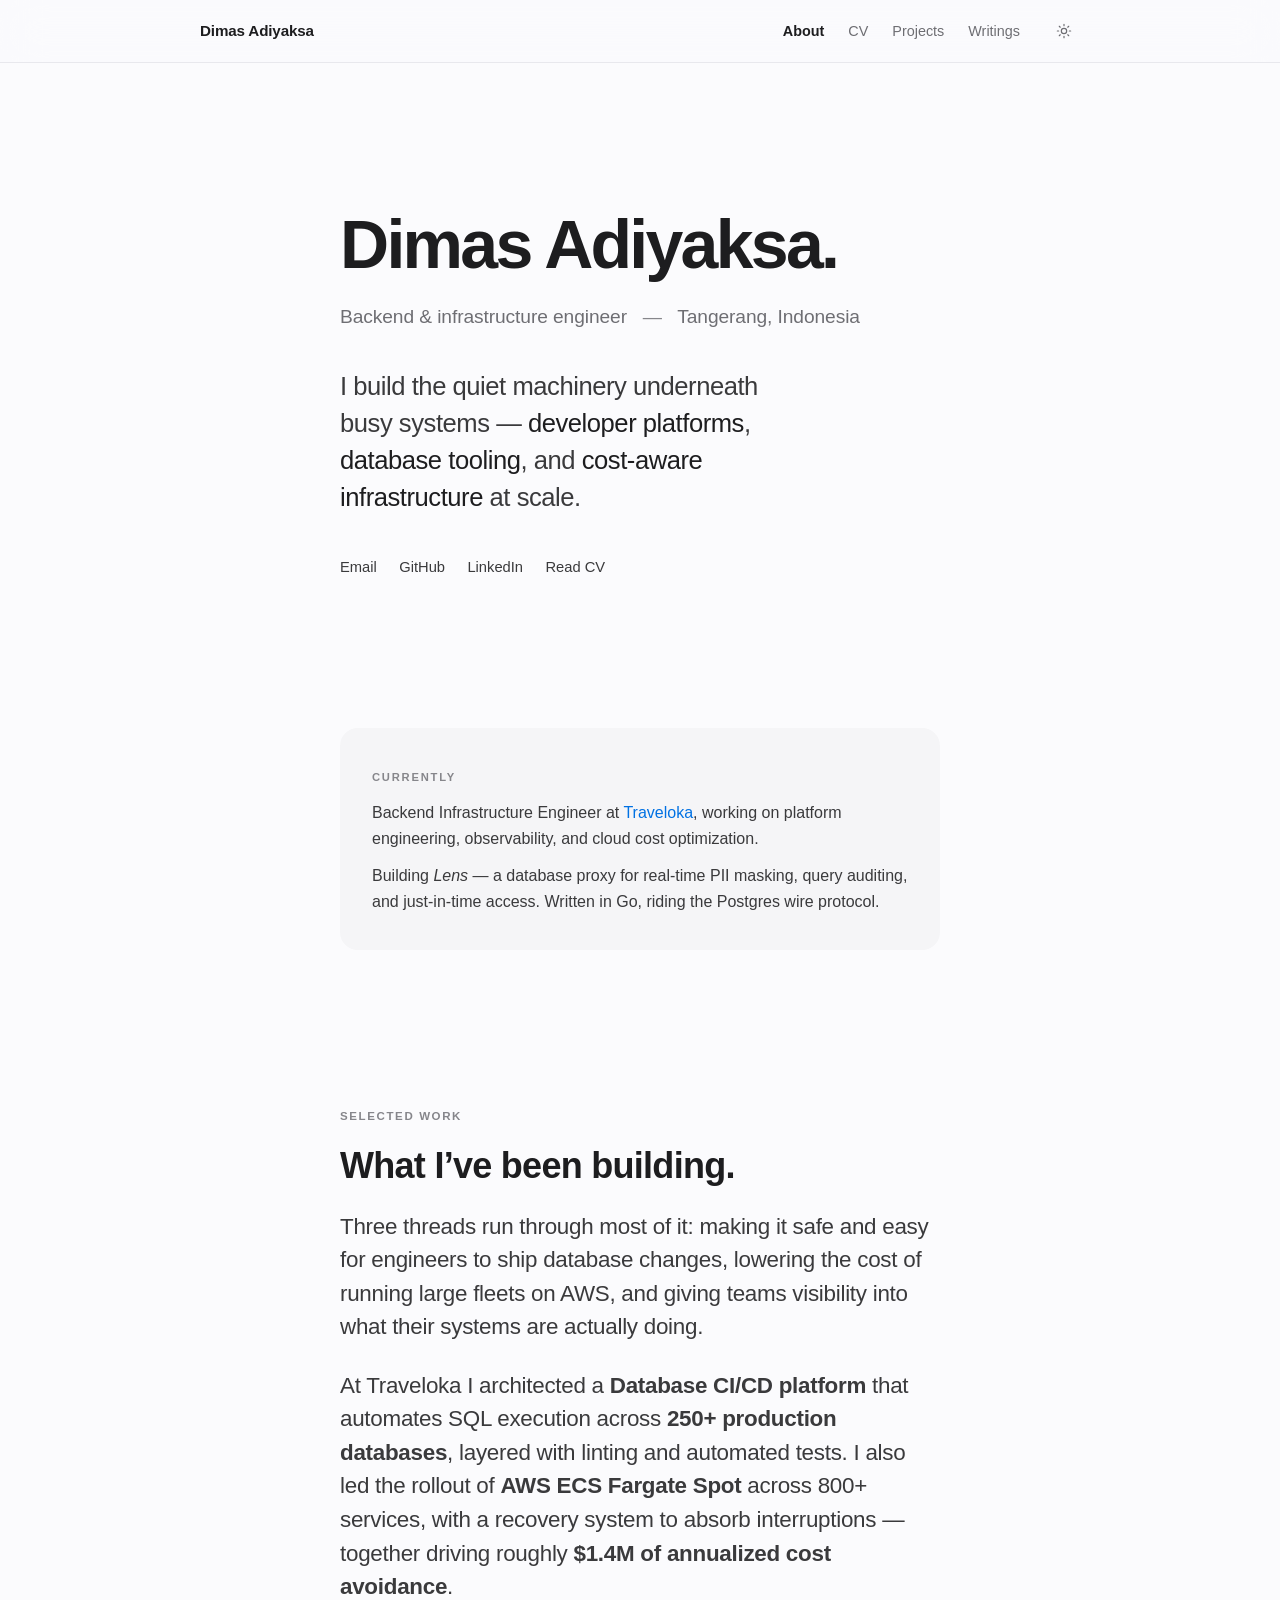
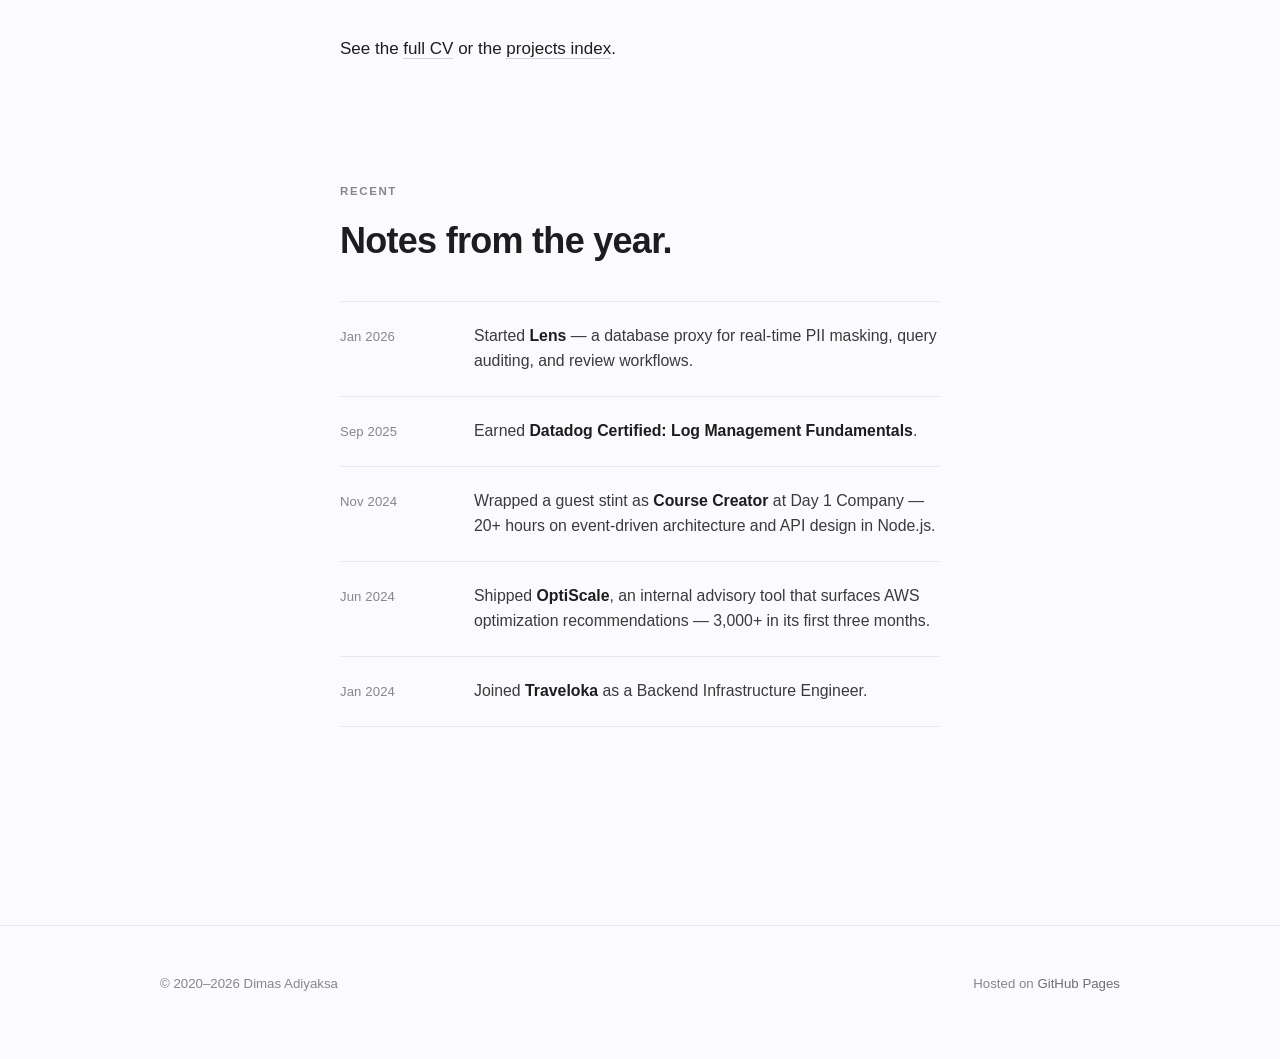
==== commit ac64ca52: "Redesign: pure Apple-minimal, single system typeface - Drop the Newsreader serif entirely; set every" ====
--- a/index.html
+++ b/index.html
@@ -14,10 +14,6 @@
   <meta property="og:description" content="Backend & infrastructure engineer — distributed systems, developer platforms, database tooling." />
   <meta property="og:type" content="website" />
   <meta name="twitter:card" content="summary" />
-
-  <link rel="preconnect" href="https://fonts.googleapis.com" />
-  <link rel="preconnect" href="https://fonts.gstatic.com" crossorigin />
-  <link href="https://fonts.googleapis.com/css2?family=Newsreader:opsz,wght,ital@6..72,300..600,0;6..72,300..600,1&display=swap" rel="stylesheet" />
 
   <link rel="stylesheet" href="assets/css/style.css" />
 </head>
--- a/assets/css/style.css
+++ b/assets/css/style.css
@@ -1,6 +1,6 @@
 /* ============================================================
    Dimas Adiyaksa — personal site
-   Minimalist · journal · Apple-inspired
+   Minimalist · Apple-inspired · all SF/system sans
    ============================================================ */
 
 /* --------------------------------------------------------------
@@ -19,11 +19,9 @@
   --accent:    #0071e3;
   --accent-2:  #0077ed;
 
-  /* Type */
+  /* Type — one system sans, the whole way down (Apple-style) */
   --sans: -apple-system, BlinkMacSystemFont, "SF Pro Display", "SF Pro Text",
-          "Inter", "Helvetica Neue", Helvetica, Arial, system-ui, sans-serif;
-  --serif: "Newsreader", "Source Serif 4", "Iowan Old Style",
-           Charter, Georgia, "Times New Roman", serif;
+          "Helvetica Neue", Helvetica, Arial, system-ui, sans-serif;
   --mono: ui-monospace, "SF Mono", "JetBrains Mono", Menlo, Consolas, monospace;
 
   /* Rhythm */
@@ -143,15 +141,13 @@
 }
 
 .lead {
-  font-family: var(--serif);
-  font-weight: 350;
-  font-size: clamp(1.2rem, 2.2vw, 1.45rem);
-  line-height: 1.55;
+  font-weight: 400;
+  font-size: clamp(1.2rem, 2.2vw, 1.4rem);
+  line-height: 1.5;
   color: var(--ink-2);
-  letter-spacing: -0.005em;
-}
-
-.serif { font-family: var(--serif); font-weight: 400; }
+  letter-spacing: -0.012em;
+}
+
 .muted { color: var(--ink-3); }
 .tiny  { font-size: 0.78rem; letter-spacing: 0.04em; color: var(--ink-4); }
 
@@ -260,17 +256,16 @@
 .hero__role .sep { color: var(--ink-4); margin: 0 0.55em; }
 
 .hero__lede {
-  margin-top: 2.5rem;
-  font-family: var(--serif);
-  font-weight: 350;
-  font-size: clamp(1.2rem, 2.2vw, 1.5rem);
-  line-height: 1.55;
+  margin-top: 2.25rem;
+  font-weight: 400;
+  font-size: clamp(1.25rem, 2.4vw, 1.6rem);
+  line-height: 1.45;
   color: var(--ink-2);
-  letter-spacing: -0.005em;
-  max-width: 38ch;
-}
-.hero__lede em { font-style: italic; color: var(--ink); }
-.hero__lede strong { font-weight: 550; color: var(--ink); }
+  letter-spacing: -0.018em;
+  max-width: 32ch;
+}
+.hero__lede em { font-style: normal; color: var(--ink); }
+.hero__lede strong { font-weight: 500; color: var(--ink); }
 
 .hero__contacts {
   margin-top: 2.5rem;
@@ -298,7 +293,7 @@
   font-weight: 600;
   letter-spacing: 0.16em;
   text-transform: uppercase;
-  color: var(--accent);
+  color: var(--ink-4);
   margin-bottom: 0.85rem;
 }
 .now p { margin: 0; color: var(--ink-2); font-size: 1rem; line-height: 1.6; }
@@ -379,7 +374,7 @@
   font-weight: 600;
   letter-spacing: 0.14em;
   text-transform: uppercase;
-  color: var(--accent);
+  color: var(--ink-4);
   margin-bottom: 0.6rem;
 }
 .entry ul {
@@ -474,13 +469,13 @@
 .tag {
   display: inline-flex;
   align-items: center;
-  font-size: 0.7rem;
-  font-weight: 600;
-  letter-spacing: 0.1em;
+  font-size: 0.68rem;
+  font-weight: 600;
+  letter-spacing: 0.08em;
   text-transform: uppercase;
-  color: var(--accent);
-  padding: 0.18em 0.65em;
-  border: 1px solid color-mix(in srgb, var(--accent) 30%, transparent);
+  color: var(--ink-3);
+  background: var(--bg-soft);
+  padding: 0.22em 0.7em;
   border-radius: 999px;
   margin-left: 0.6rem;
   vertical-align: 0.18em;
@@ -491,11 +486,10 @@
    -------------------------------------------------------------- */
 .article-head { margin-bottom: 3rem; }
 .article-head h1 {
-  font-family: var(--serif);
-  font-weight: 500;
-  letter-spacing: -0.02em;
+  font-weight: 600;
+  letter-spacing: -0.03em;
   font-size: clamp(2.25rem, 5vw, 3.4rem);
-  line-height: 1.12;
+  line-height: 1.08;
 }
 .article-meta {
   margin-top: 1rem;
@@ -510,22 +504,20 @@
 }
 
 .article {
-  font-family: var(--serif);
-  font-size: 1.13rem;
-  line-height: 1.7;
+  font-size: 1.08rem;
+  line-height: 1.65;
   color: var(--ink-2);
   font-weight: 400;
+  letter-spacing: -0.01em;
 }
 .article h2 {
-  font-family: var(--sans);
   font-size: 1.4rem;
   font-weight: 600;
-  letter-spacing: -0.015em;
+  letter-spacing: -0.02em;
   color: var(--ink);
   margin: 2.4em 0 0.75em;
 }
 .article h3 {
-  font-family: var(--sans);
   font-size: 1.1rem;
   margin: 2em 0 0.6em;
 }
@@ -533,11 +525,13 @@
 .article a { color: var(--ink); border-bottom: 1px solid var(--line); }
 .article a:hover { border-bottom-color: var(--ink); color: var(--ink); }
 .article blockquote {
-  margin: 2rem 0;
+  margin: 2.5rem 0;
   padding: 0 0 0 1.4rem;
-  border-left: 2px solid var(--accent);
-  color: var(--ink-2);
-  font-style: italic;
+  border-left: 2px solid var(--line);
+  color: var(--ink);
+  font-weight: 500;
+  font-style: normal;
+  letter-spacing: -0.015em;
 }
 .article ul {
   list-style: none;
